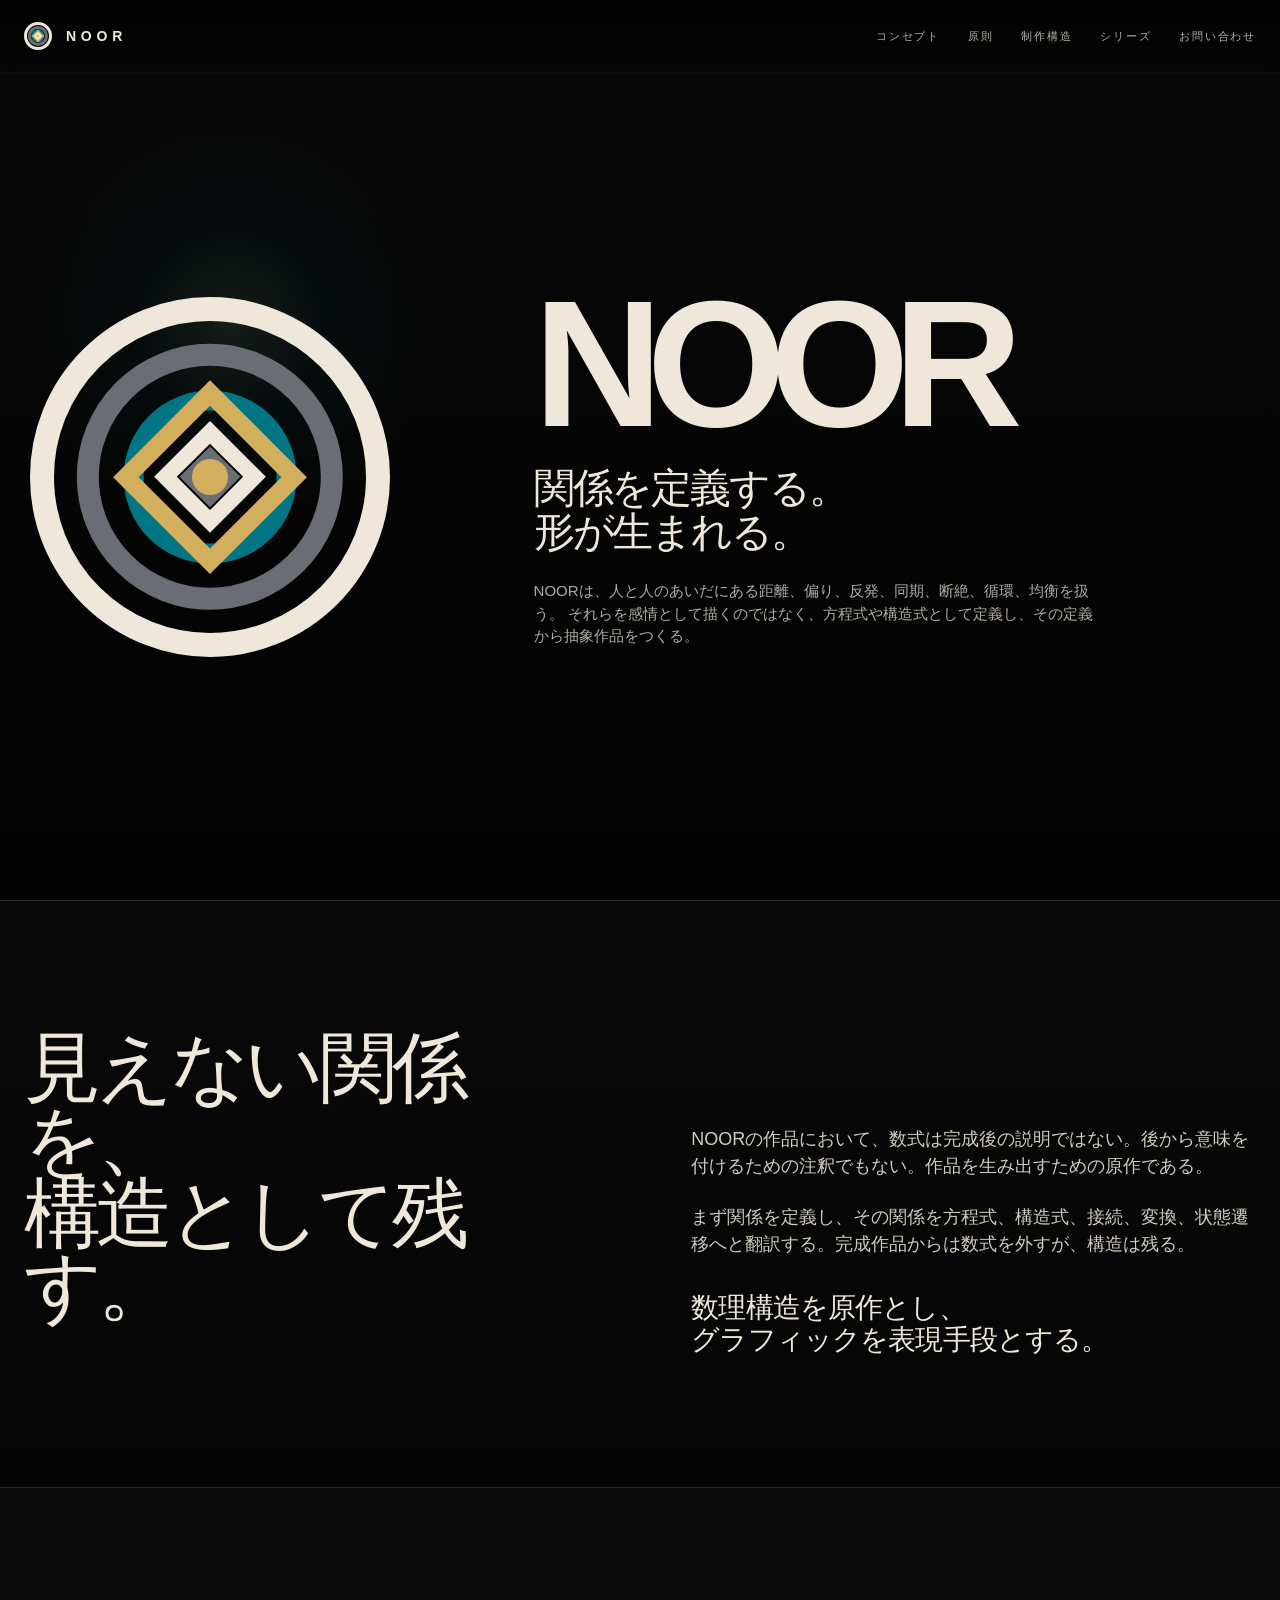
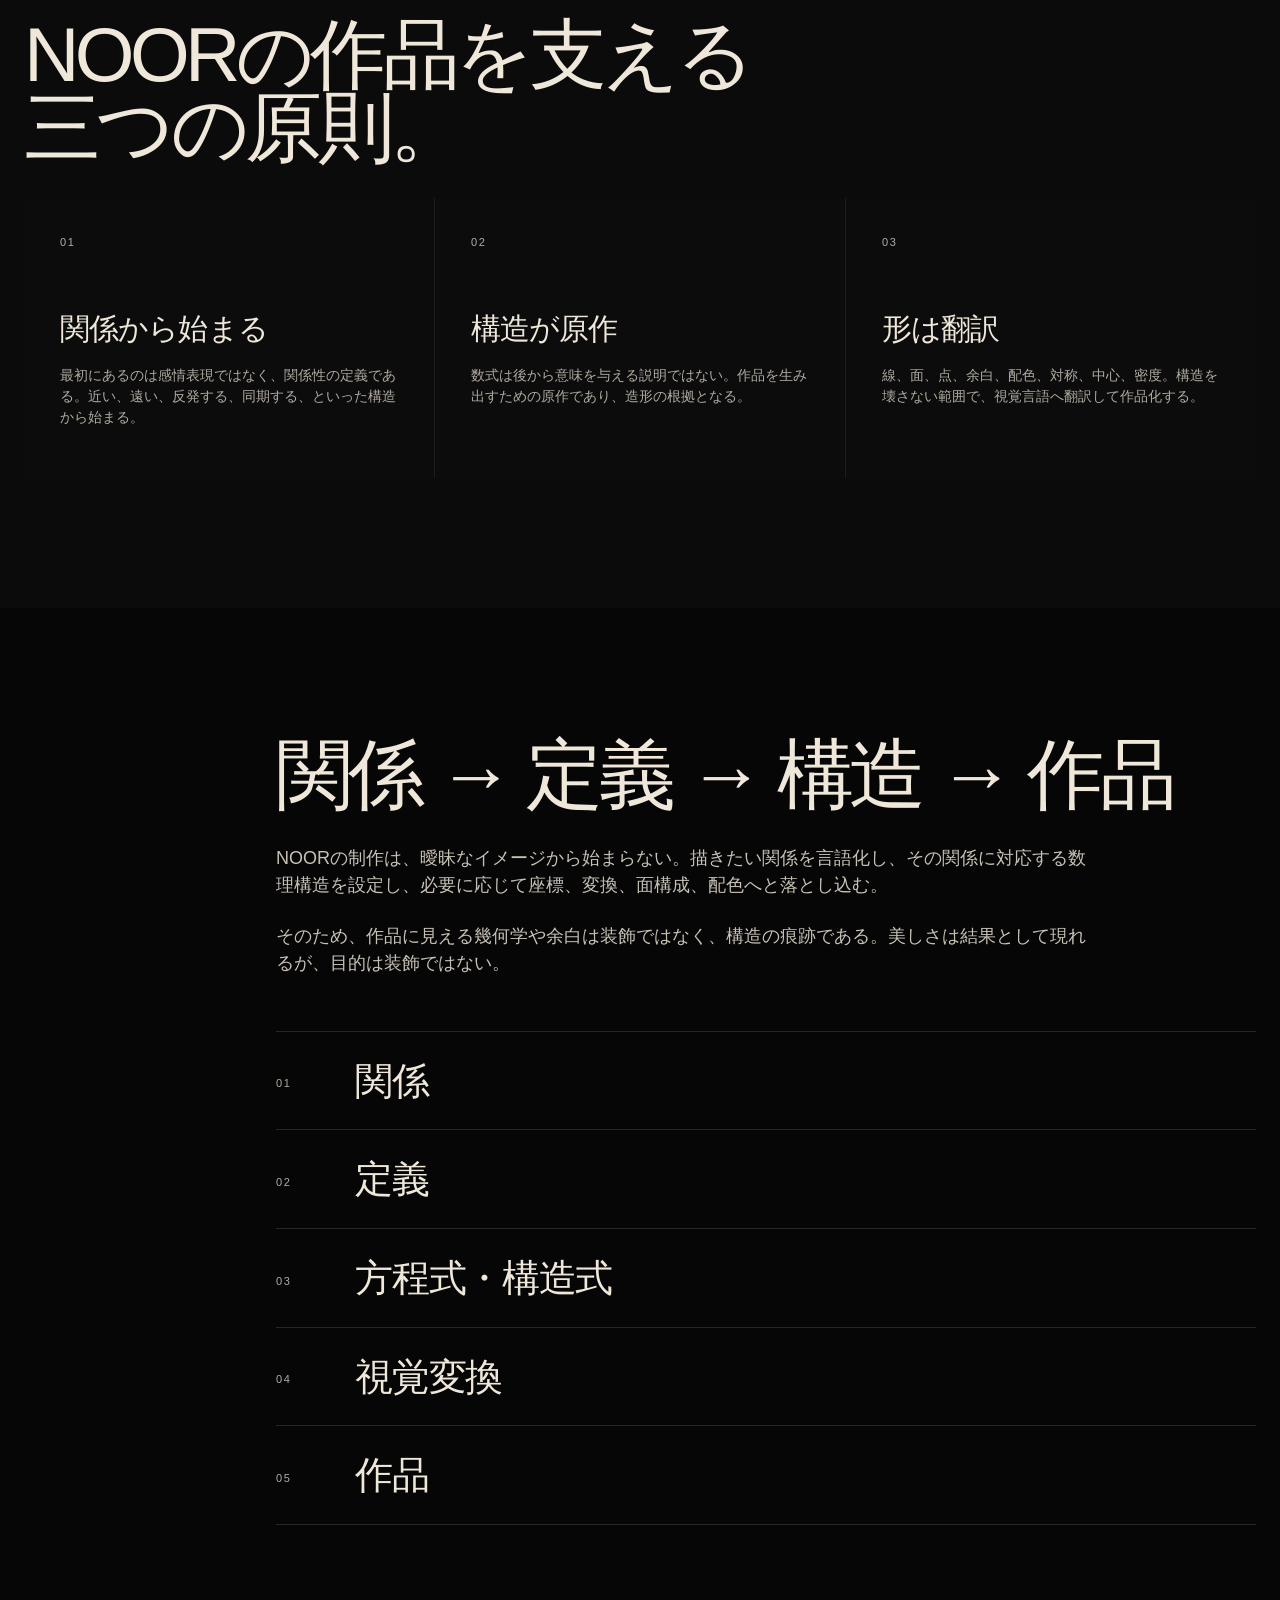
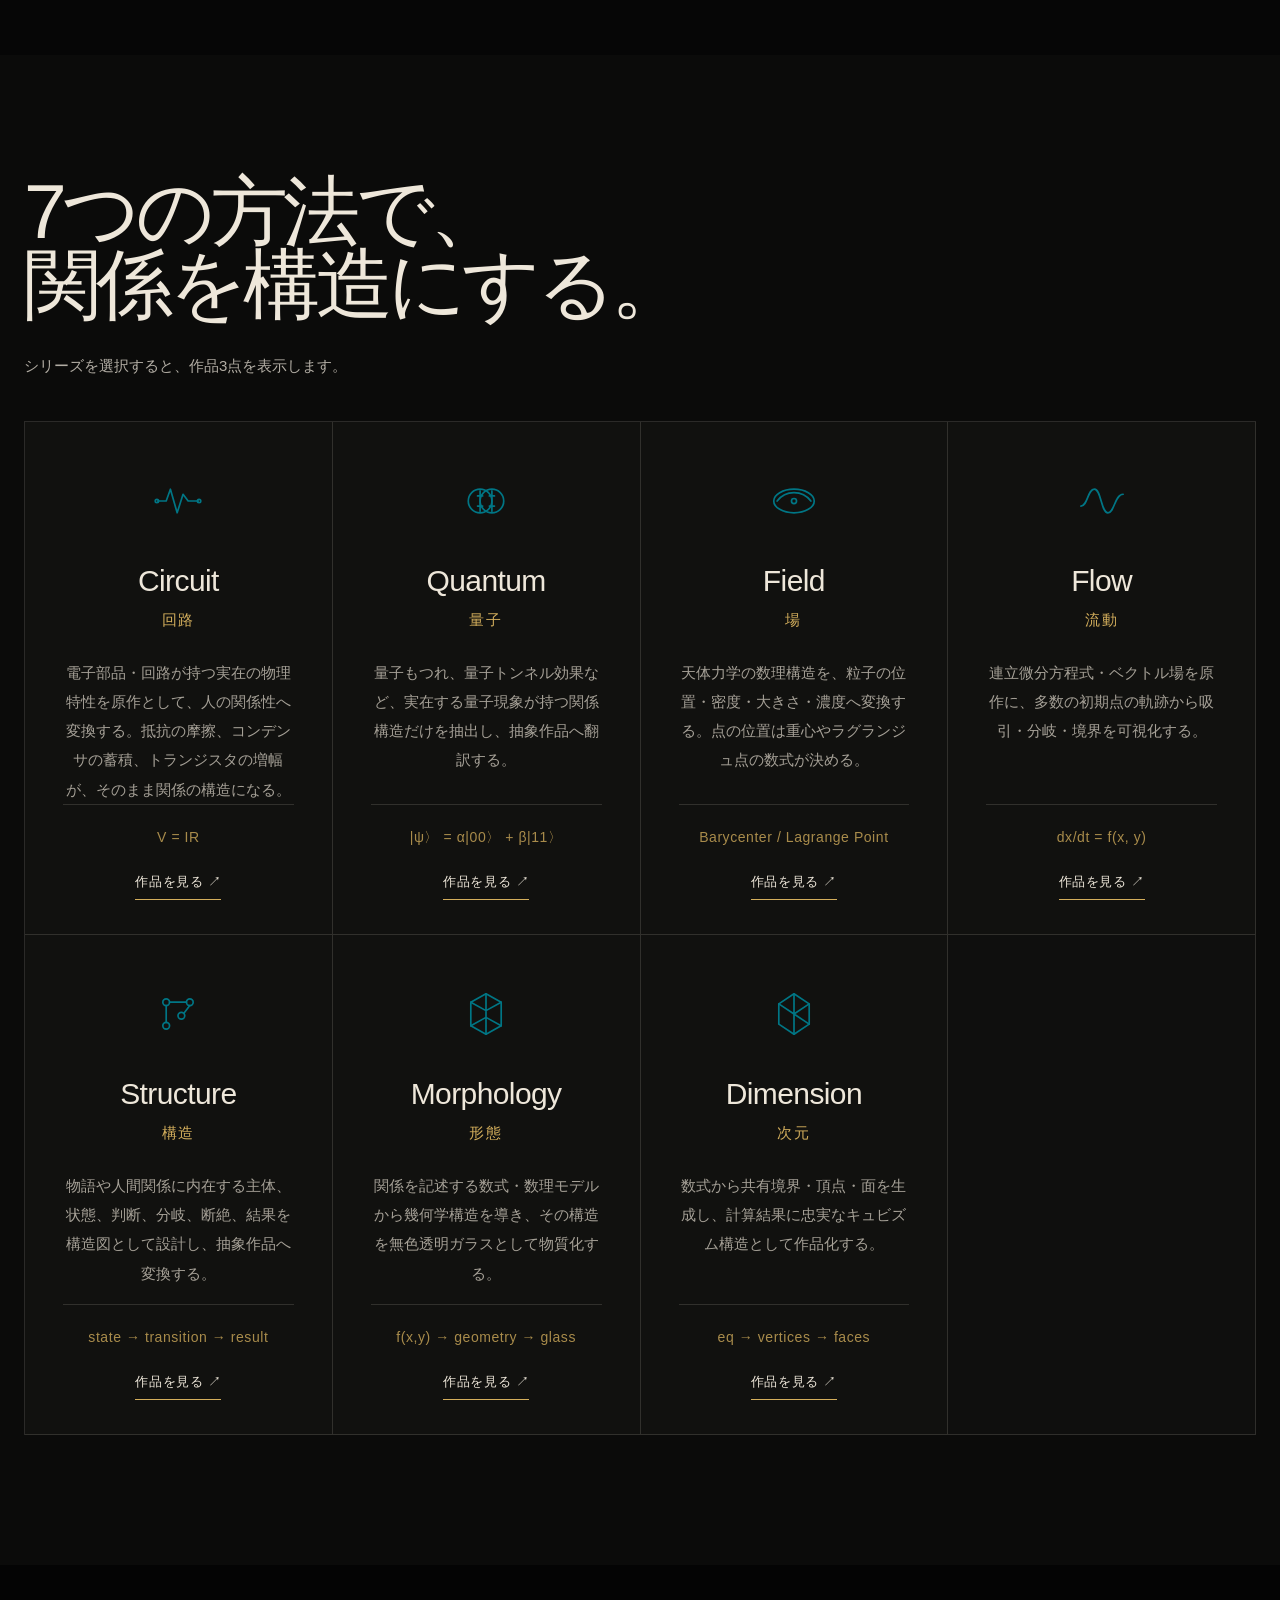
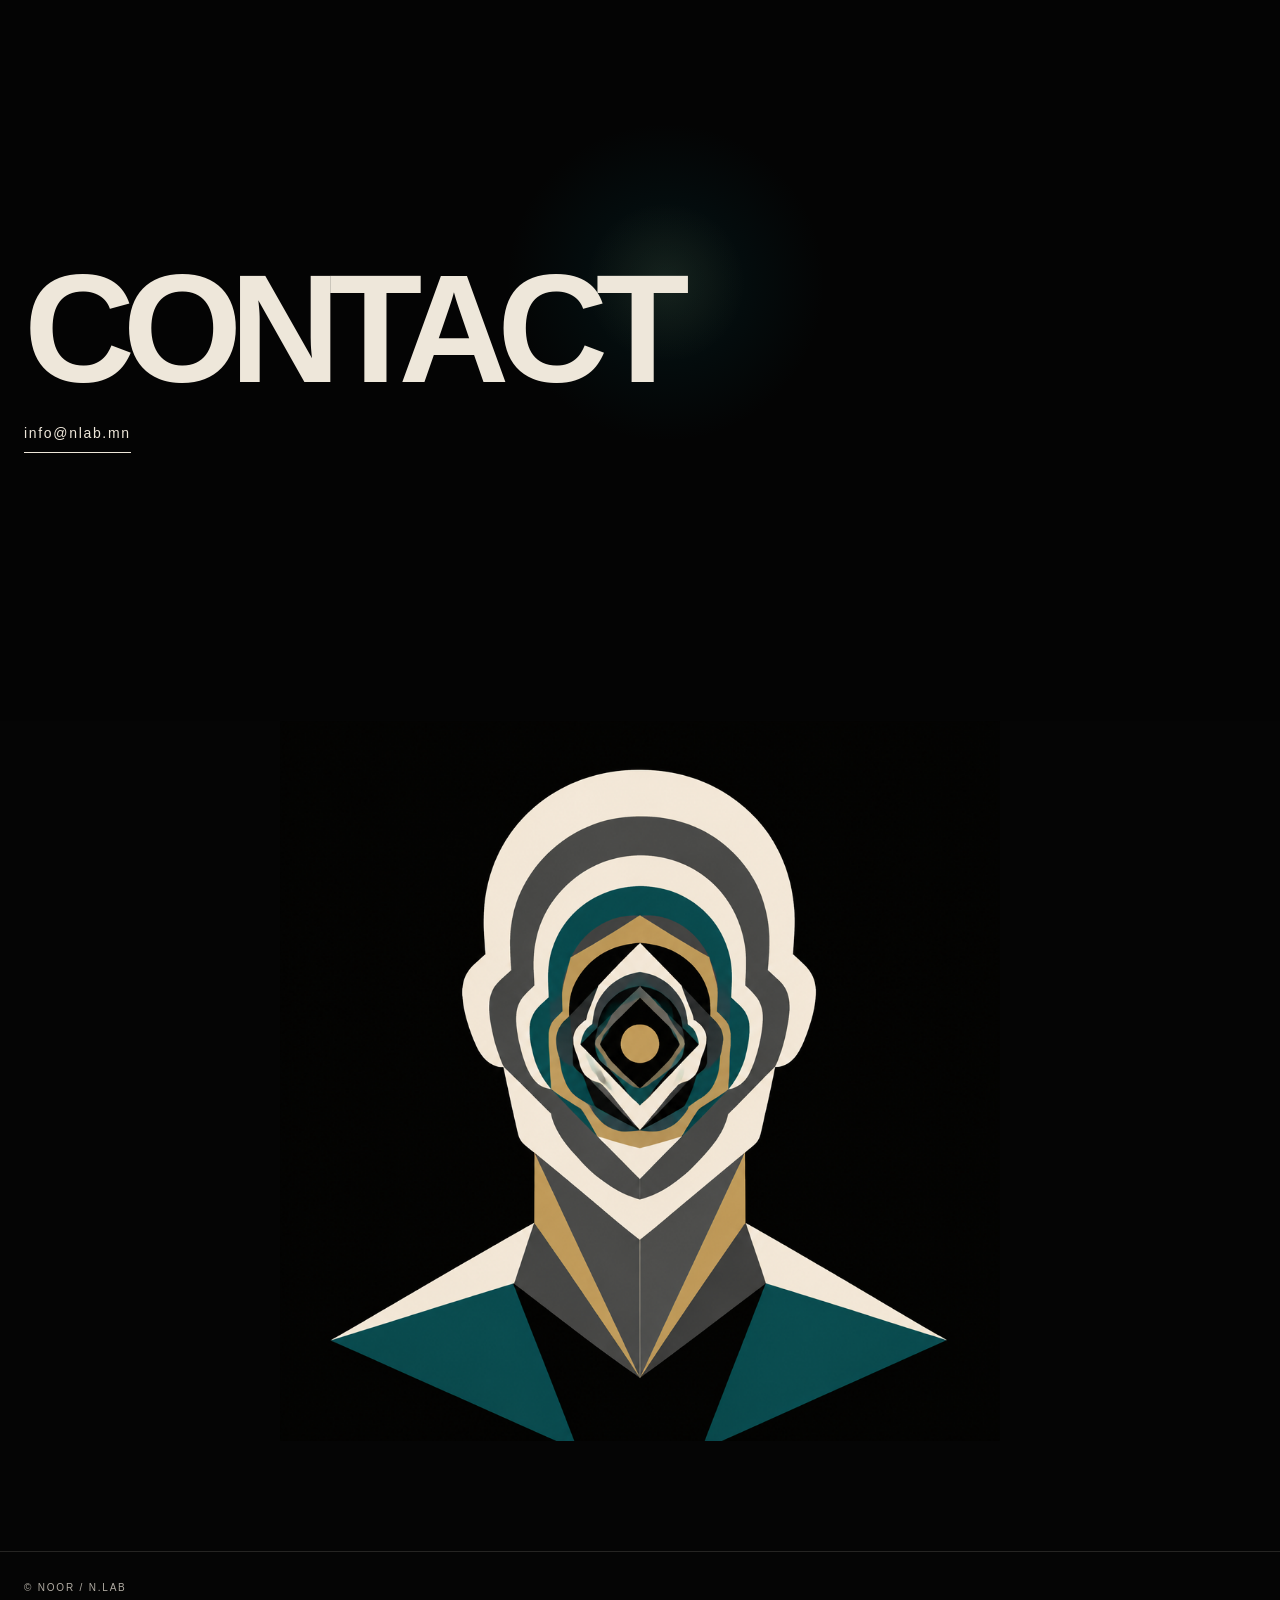
==== index.html @ ca4ab436 "Publish NOOR landing page with seven interactive galleries" ====
<!doctype html>
<html lang="ja">
<head>
<meta charset="utf-8">
<meta name="viewport" content="width=device-width, initial-scale=1">
<title>NOOR — Concept Landing Page</title>
<meta name="description" content="NOORのコンセプトを軸にしたアーティストLP。Futuraを英字基準に設定。">
<style>
:root{
  --bg:#050505;
  --bg-soft:#0b0b0b;
  --paper:#EEE7DA;
  --gray:#6A6E74;
  --teal:#007685;
  --gold:#D3AE5C;
  --soft:rgba(238,231,218,.74);
  --line:rgba(238,231,218,.14);
}
*{box-sizing:border-box}
html{scroll-behavior:smooth}
body{
  margin:0;
  background:var(--bg);
  color:var(--paper);
  font-family:"Noto Sans JP","Hiragino Sans","Yu Gothic","YuGothic",Arial,sans-serif;
  line-height:1.5;
}
a{color:inherit;text-decoration:none}
img{display:block;max-width:100%}

.eng-font{
  font-family:"Futura PT","Futura","Avenir Next","Helvetica Neue",Arial,sans-serif;
}
.jp-font{
  font-family:"Noto Sans JP","Hiragino Sans","Yu Gothic","YuGothic",Arial,sans-serif;
}
.shell{
  width:min(1380px, calc(100% - 48px));
  margin:auto;
}

header{
  position:fixed;
  inset:0 0 auto 0;
  z-index:30;
  padding:22px 0;
  backdrop-filter:blur(10px);
  background:linear-gradient(to bottom, rgba(0,0,0,.62), rgba(0,0,0,.10));
  border-bottom:1px solid rgba(255,255,255,.04);
}
header .shell{
  display:flex;
  align-items:center;
  justify-content:space-between;
}
.header-left{
  display:flex;
  align-items:center;
  gap:14px;
}
.brand{
  font-family:"Futura PT","Futura","Avenir Next","Helvetica Neue",Arial,sans-serif;
  font-size:14px;
  letter-spacing:.34em;
  font-weight:700;
}
nav{
  display:flex;
  gap:28px;
  font-size:11px;
  letter-spacing:.16em;
  text-transform:uppercase;
}
nav a{opacity:.76}
nav a:hover{opacity:1}

.small-logo{
  width:28px;
  aspect-ratio:1/1;
  position:relative;
}
.small-logo .c1,.small-logo .c2,.small-logo .c3,
.small-logo .d1,.small-logo .d2,.small-logo .dot{
  position:absolute;
  left:50%; top:50%;
  transform:translate(-50%,-50%);
}
.small-logo .c1{width:100%;height:100%;border:3px solid var(--paper);border-radius:50%}
.small-logo .c2{width:72%;height:72%;border:3px solid var(--gray);border-radius:50%}
.small-logo .c3{width:48%;height:48%;border:3px solid var(--teal);border-radius:50%}
.small-logo .d1{width:32%;height:32%;border:3px solid var(--gold);transform:translate(-50%,-50%) rotate(45deg)}
.small-logo .d2{width:18%;height:18%;border:3px solid var(--paper);transform:translate(-50%,-50%) rotate(45deg)}
.small-logo .dot{width:8%;height:8%;background:var(--gold);border-radius:50%}

.hero{
  min-height:100vh;
  display:grid;
  align-items:center;
  background:
    radial-gradient(circle at 18% 36%, rgba(0,118,133,.10), transparent 17%),
    radial-gradient(circle at 18% 36%, rgba(211,174,92,.08), transparent 8%),
    linear-gradient(to bottom, #070707, #030303);
}
.hero .shell{padding:130px 0 76px}
.hero-grid{
  display:grid;
  grid-template-columns: 420px 1fr;
  gap:7vw;
  align-items:center;
}
.logo-block{
  display:flex;
  flex-direction:column;
  align-items:flex-start;
  gap:22px;
}
.logo-mark{
  width:min(100%, 360px);
  aspect-ratio:1/1;
  position:relative;
  margin-left:6px;
}
.logo-mark .c1,.logo-mark .c2,.logo-mark .c3,
.logo-mark .d1,.logo-mark .d2,.logo-mark .d3,.logo-mark .dot{
  position:absolute;
  left:50%;
  top:50%;
  transform:translate(-50%,-50%);
}
.logo-mark .c1{width:100%;height:100%;border:24px solid var(--paper);border-radius:50%}
.logo-mark .c2{width:74%;height:74%;border:22px solid var(--gray);border-radius:50%}
.logo-mark .c3{width:48%;height:48%;border:20px solid var(--teal);border-radius:50%}
.logo-mark .d1{width:38%;height:38%;border:18px solid var(--gold);transform:translate(-50%,-50%) rotate(45deg)}
.logo-mark .d2{width:22%;height:22%;border:16px solid var(--paper);transform:translate(-50%,-50%) rotate(45deg)}
.logo-mark .d3{width:12%;height:12%;border:12px solid var(--gray);transform:translate(-50%,-50%) rotate(45deg)}
.logo-mark .dot{width:10%;height:10%;background:var(--gold);border-radius:50%}


.hero-copy h1{
  font-family:"Futura PT","Futura","Avenir Next","Helvetica Neue",Arial,sans-serif;
  margin:0;
  font-size:clamp(82px, 14vw, 210px);
  line-height:.82;
  letter-spacing:-.09em;
  font-weight:700;
  color:var(--paper);
}
.hero-copy .lead{
  margin:28px 0 0;
  max-width:620px;
  font-size:clamp(24px,3.2vw,50px);
  line-height:1.08;
  letter-spacing:-.05em;
}
.hero-copy .sub{
  margin-top:26px;
  max-width:560px;
  color:var(--soft);
  font-size:15px;
}

section{padding:130px 0}
.big-title{
  font-family:"Noto Sans JP","Hiragino Sans","Yu Gothic","YuGothic",Arial,sans-serif;
  margin:0 0 34px;
  font-size:clamp(42px,6vw,96px);
  line-height:.95;
  letter-spacing:-.06em;
  font-weight:500;
}

.statement{
  border-top:1px solid var(--line);
  border-bottom:1px solid var(--line);
  background:linear-gradient(to bottom, #080808, #050505);
}
.statement-grid{
  display:grid;
  grid-template-columns:1fr 1fr;
  gap:8vw;
  align-items:end;
}
.statement-copy{
  font-size:18px;
  color:rgba(238,231,218,.88);
}
.statement-copy p{margin:0 0 24px}
.statement-copy strong{
  display:block;
  margin-top:34px;
  font-size:28px;
  line-height:1.16;
  letter-spacing:-.03em;
  font-weight:500;
  color:var(--paper);
}

.principles{
  background:var(--bg-soft);
}
.principles-grid{
  display:grid;
  grid-template-columns:repeat(3,1fr);
  gap:1px;
  background:rgba(255,255,255,.08);
}
.card{
  background:#0c0c0c;
  padding:36px;
  min-height:280px;
}
.card .num{
  font-size:11px;
  letter-spacing:.14em;
  color:var(--soft);
  margin-bottom:56px;
}
.card h3{
  margin:0 0 14px;
  font-size:30px;
  letter-spacing:-.03em;
  font-weight:500;
}
.card p{
  margin:0;
  font-size:14px;
  color:rgba(238,231,218,.72);
}

.structure{
  background:#060606;
}
.structure-grid{
  display:block;
}
.diagram{
  min-height:560px;
  position:relative;
  border:1px solid var(--line);
  background:
    radial-gradient(circle at 50% 50%, rgba(0,118,133,.14), transparent 28%),
    linear-gradient(to right, transparent 49.9%, rgba(238,231,218,.08) 50%, transparent 50.1%),
    linear-gradient(to bottom, transparent 49.9%, rgba(238,231,218,.06) 50%, transparent 50.1%),
    #080808;
  overflow:hidden;
}
.diagram .shape{
  position:absolute;
  left:50%; top:50%;
  transform:translate(-50%,-50%);
}
.diagram .s1{width:72%;height:72%;border:20px solid var(--paper);border-radius:50%}
.diagram .s2{width:54%;height:54%;border:18px solid var(--gray);border-radius:50%}
.diagram .s3{width:36%;height:36%;border:18px solid var(--teal);border-radius:50%}
.diagram .s4{width:26%;height:26%;border:16px solid var(--gold);transform:translate(-50%,-50%) rotate(45deg)}
.diagram .s5{width:15%;height:15%;border:12px solid var(--paper);transform:translate(-50%,-50%) rotate(45deg)}
.diagram .s6{width:8%;height:8%;border:10px solid var(--gray);transform:translate(-50%,-50%) rotate(45deg)}
.diagram .dot{position:absolute;left:50%;top:50%;width:28px;height:28px;background:var(--gold);border-radius:50%;transform:translate(-50%,-50%)}

.structure-copy{
  max-width:980px;
  margin-left:auto;
  margin-right:0;
}
.structure-copy p{
  max-width:820px;
  font-size:18px;
  color:rgba(238,231,218,.83);
  margin:0 0 24px;
}
.flowline{
  margin-top:54px;
  max-width:980px;
  border-top:1px solid var(--line);
}
.flow-item{
  font-family:"Noto Sans JP","Hiragino Sans","Yu Gothic","YuGothic",Arial,sans-serif;
  padding:20px 0;
  border-bottom:1px solid var(--line);
  font-size:clamp(24px,3vw,42px);
  letter-spacing:-.035em;
}
.flow-item span{
  display:inline-block;
  width:70px;
  font-size:11px;
  letter-spacing:.14em;
  color:var(--soft);
  vertical-align:middle;
}


.series{
  background:#0b0b0a;
  padding:120px 0 130px;
}
.series .big-title{
  font-family:"Noto Sans JP","Hiragino Sans","Yu Gothic","YuGothic",Arial,sans-serif;
  margin-bottom:62px;
}
.series-grid{
  display:grid;
  grid-template-columns:repeat(4,1fr);
  border-top:1px solid rgba(238,231,218,.14);
  border-left:1px solid rgba(238,231,218,.14);
}
.series-card{
  min-height:500px;
  padding:52px 38px 34px;
  border-right:1px solid rgba(238,231,218,.14);
  border-bottom:1px solid rgba(238,231,218,.14);
  background:#11110f;
  display:flex;
  flex-direction:column;
  align-items:center;
  text-align:center;
}
.series-icon{
  width:54px;
  height:54px;
  margin:0 auto 30px;
  color:var(--teal);
}
.series-icon svg{
  width:100%;
  height:100%;
  display:block;
  stroke:currentColor;
  fill:none;
  stroke-width:2;
  stroke-linecap:round;
  stroke-linejoin:round;
}
.series-card h3{
  font-family:"Futura PT","Futura","Avenir Next","Helvetica Neue",Arial,sans-serif;
  margin:0;
  font-size:30px;
  font-weight:400;
  letter-spacing:-.02em;
  color:var(--paper);
}
.series-card .jp{
  margin-top:6px;
  color:var(--gold);
  font-size:15px;
  letter-spacing:.12em;
}
.series-card .desc{
  margin:26px 0 0;
  color:rgba(238,231,218,.67);
  font-size:15px;
  line-height:1.95;
  max-width:290px;
}
.series-card .formula{
  font-family:"Futura PT","Futura","Avenir Next","Helvetica Neue",Arial,sans-serif;
  width:100%;
  margin-top:auto;
  padding-top:22px;
  border-top:1px solid rgba(238,231,218,.14);
  color:rgba(211,174,92,.78);
  font-size:14px;
  letter-spacing:.04em;
}
.series-card.empty{
  background:#0f0f0e;
}
@media (max-width:1100px){
  .series-grid{grid-template-columns:repeat(2,1fr)}
}
@media (max-width:640px){
  .series-grid{grid-template-columns:1fr}
  .series-card{min-height:440px;padding:44px 28px 30px}
  .series-card.empty{display:none}
}

.closer{
  min-height:84vh;
  display:grid;
  align-items:center;
  position:relative;
  overflow:hidden;
  background:
    radial-gradient(circle at 52% 42%, rgba(0,118,133,.14), transparent 20%),
    radial-gradient(circle at 52% 42%, rgba(211,174,92,.10), transparent 10%),
    #040404;
}
.closer .shell{position:relative; z-index:2}
.closer h2{
  margin:34px 0 30px;
  font-size:clamp(66px,12vw,180px);
  line-height:.8;
  letter-spacing:-.08em;
}
.contact{
  font-family:"Futura PT","Futura","Avenir Next","Helvetica Neue",Arial,sans-serif;
  display:inline-block;
  border-bottom:1px solid var(--paper);
  padding-bottom:8px;
  font-size:14px;
  letter-spacing:.12em;
}

.final-portrait{
  padding:0 0 110px;
  background:#050505;
}
.final-portrait .portrait-wrap{
  width:min(720px, calc(100% - 48px));
  margin:0 auto;
}
.final-portrait img{
  display:block;
  width:100%;
  height:auto;
}

footer{
  font-family:"Futura PT","Futura","Avenir Next","Helvetica Neue",Arial,sans-serif;
  padding:28px 0 34px;
  border-top:1px solid var(--line);
  color:var(--soft);
  font-size:10px;
  letter-spacing:.18em;
  text-transform:uppercase;
}
footer .shell{
  display:flex;
  justify-content:space-between;
  gap:24px;
}

@media (max-width: 980px){
  nav{display:none}
  .shell{width:min(100% - 28px, 1380px)}
  .hero-grid,
  .statement-grid,
  .principles-grid{grid-template-columns:1fr}
  .logo-mark{width:min(240px, 54vw)}
  .diagram{min-height:420px}
  section{padding:88px 0}
  .final-portrait{padding:0 0 72px}
}

/* 作品一覧：クリックで開く7つのギャラリー */
.series-note{color:var(--soft);font-size:15px;margin:-28px 0 44px}
.series-link{cursor:pointer;transition:background .2s ease,border-color .2s ease;position:relative}
.series-link:hover,.series-link:focus-visible{background:#191a18;border-color:var(--gold);outline:none}
.series-link:focus-visible{box-shadow:inset 0 0 0 2px var(--gold)}
.series-link::after{content:"作品を見る  ↗";display:block;margin-top:24px;font-size:13px;letter-spacing:.05em;color:var(--paper);border-bottom:1px solid var(--gold);padding-bottom:8px}
.works-modal{position:fixed;inset:0;z-index:100;display:none}
.works-modal.is-open{display:block}
.works-backdrop{position:absolute;inset:0;background:rgba(0,0,0,.87);backdrop-filter:blur(12px)}
.works-dialog{position:relative;margin:3vh auto;width:min(1500px,calc(100% - 40px));max-height:94vh;overflow:auto;background:#0b0b0a;border:1px solid rgba(238,231,218,.22);padding:36px clamp(20px,4vw,65px) 48px;box-shadow:0 20px 80px rgba(0,0,0,.5)}
.works-top{display:flex;justify-content:flex-end}.works-close{appearance:none;border:1px solid var(--line);background:transparent;color:var(--paper);padding:10px 17px;cursor:pointer;font-size:24px}.works-close span{font-size:13px;vertical-align:middle;margin-left:8px}.works-close:hover{border-color:var(--gold)}
.works-intro{margin:10px 0 36px}.works-intro h2{font-family:"Futura PT","Futura","Avenir Next",Arial,sans-serif;font-size:clamp(48px,7vw,94px);font-weight:500;line-height:1;margin:0}.works-intro p{color:var(--gold);font-size:18px;margin:10px 0 0}
.works-grid{display:grid;grid-template-columns:repeat(3,minmax(0,1fr));gap:20px}
.work-item{min-width:0}.work-image{background:#141513;aspect-ratio:1 / 1;position:relative;display:grid;place-items:center;border:1px solid var(--line);overflow:hidden}.work-image img{position:absolute;inset:0;width:100%;height:100%;object-fit:contain;display:none}.work-image.has-image img{display:block}.work-placeholder{text-align:center;color:rgba(238,231,218,.38);pointer-events:none}.work-image.has-image .work-placeholder{display:none}.work-placeholder .n{font-family:"Futura PT","Futura",sans-serif;font-size:clamp(62px,9vw,140px);font-weight:400;line-height:1;letter-spacing:-.06em}.work-placeholder .p{font-size:13px;letter-spacing:.12em;margin-top:15px}.work-bottom{padding:17px 1px 0;display:flex;align-items:center;justify-content:space-between;gap:8px}.work-bottom strong{font-family:"Futura PT","Futura",Arial,sans-serif;font-size:18px;font-weight:500}.work-upload{display:inline-block;cursor:pointer;border:1px solid var(--line);padding:9px 12px;font-size:12px;color:var(--paper);flex-shrink:0}.work-upload:hover{border-color:var(--gold)}.work-upload input{display:none}.works-help{font-size:12px;line-height:1.8;color:rgba(238,231,218,.53);max-width:1100px;margin:38px 0 0}.works-help code{color:var(--gold)}body.works-open{overflow:hidden}
@media(max-width:850px){.works-grid{grid-template-columns:1fr}.works-dialog{width:calc(100% - 18px);margin:1vh auto;max-height:98vh;padding:18px 18px 30px}.work-image{aspect-ratio:1/1}.works-intro{margin-bottom:24px}}
</style>
</head>
<body>

<header>
  <div class="shell">
    <div class="header-left">
      <div class="small-logo" aria-hidden="true">
        <div class="c1"></div><div class="c2"></div><div class="c3"></div>
        <div class="d1"></div><div class="d2"></div><div class="dot"></div>
      </div>
      <div class="brand">NOOR</div>
    </div>
    <nav>
      <a href="#statement">コンセプト</a>
      <a href="#principles">原則</a>
      <a href="#structure">制作構造</a>
      <a href="#series">シリーズ</a>
      <a href="#contact">お問い合わせ</a>
    </nav>
  </div>
</header>

<main>

<section class="hero">
  <div class="shell">
    <div class="hero-grid">
      <div class="logo-block">
        <div class="logo-mark" aria-label="NOOR logo mark">
          <div class="c1"></div>
          <div class="c2"></div>
          <div class="c3"></div>
          <div class="d1"></div>
          <div class="d2"></div>
          <div class="d3"></div>
          <div class="dot"></div>
        </div>
      </div>

      <div class="hero-copy">
        <h1>NOOR</h1>
        <p class="lead">関係を定義する。<br>形が生まれる。</p>
        <p class="sub">
          NOORは、人と人のあいだにある距離、偏り、反発、同期、断絶、循環、均衡を扱う。
          それらを感情として描くのではなく、方程式や構造式として定義し、その定義から抽象作品をつくる。
        </p>
      </div>
    </div>
  </div>
</section>

<section class="statement" id="statement">
  <div class="shell">
    <div class="statement-grid">
      <div>
        <h2 class="big-title">見えない関係を、<br>構造として残す。</h2>
      </div>
      <div class="statement-copy">
        <p>NOORの作品において、数式は完成後の説明ではない。後から意味を付けるための注釈でもない。作品を生み出すための原作である。</p>
        <p>まず関係を定義し、その関係を方程式、構造式、接続、変換、状態遷移へと翻訳する。完成作品からは数式を外すが、構造は残る。</p>
        <strong>数理構造を原作とし、<br>グラフィックを表現手段とする。</strong>
      </div>
    </div>
  </div>
</section>

<section class="principles" id="principles">
  <div class="shell">
    <h2 class="big-title">NOORの作品を支える<br>三つの原則。</h2>
    <div class="principles-grid">
      <article class="card">
        <div class="num">01</div>
        <h3>関係から始まる</h3>
        <p>最初にあるのは感情表現ではなく、関係性の定義である。近い、遠い、反発する、同期する、といった構造から始まる。</p>
      </article>
      <article class="card">
        <div class="num">02</div>
        <h3>構造が原作</h3>
        <p>数式は後から意味を与える説明ではない。作品を生み出すための原作であり、造形の根拠となる。</p>
      </article>
      <article class="card">
        <div class="num">03</div>
        <h3>形は翻訳</h3>
        <p>線、面、点、余白、配色、対称、中心、密度。構造を壊さない範囲で、視覚言語へ翻訳して作品化する。</p>
      </article>
    </div>
  </div>
</section>

<section class="structure" id="structure">
  <div class="shell">
    <div class="structure-grid">
      <div class="structure-copy">
        <h2 class="big-title">関係 → 定義 → 構造 → 作品</h2>
        <p>NOORの制作は、曖昧なイメージから始まらない。描きたい関係を言語化し、その関係に対応する数理構造を設定し、必要に応じて座標、変換、面構成、配色へと落とし込む。</p>
        <p>そのため、作品に見える幾何学や余白は装飾ではなく、構造の痕跡である。美しさは結果として現れるが、目的は装飾ではない。</p>

        <div class="flowline">
          <div class="flow-item"><span>01</span> 関係</div>
          <div class="flow-item"><span>02</span> 定義</div>
          <div class="flow-item"><span>03</span> 方程式・構造式</div>
          <div class="flow-item"><span>04</span> 視覚変換</div>
          <div class="flow-item"><span>05</span> 作品</div>
        </div>
      </div>
    </div>
  </div>
</section>


<section class="series" id="series">
  <div class="shell">
    <h2 class="big-title">7つの方法で、<br>関係を構造にする。</h2><p class="series-note">シリーズを選択すると、作品3点を表示します。</p>

    <div class="series-grid">

      <article class="series-card series-link" tabindex="0" role="button" aria-label="Circuit の作品を3点見る" data-series="circuit">
        <div class="series-icon" aria-hidden="true">
          <svg viewBox="0 0 64 64">
            <path d="M8 32h10l5-14 8 28 7-22 6 8h12"/>
            <circle cx="7" cy="32" r="2"/>
            <circle cx="57" cy="32" r="2"/>
          </svg>
        </div>
        <h3>Circuit</h3>
        <div class="jp">回路</div>
        <p class="desc">電子部品・回路が持つ実在の物理特性を原作として、人の関係性へ変換する。抵抗の摩擦、コンデンサの蓄積、トランジスタの増幅が、そのまま関係の構造になる。</p>
        <div class="formula">V = IR</div>
      </article>

      <article class="series-card series-link" tabindex="0" role="button" aria-label="Quantum の作品を3点見る" data-series="quantum">
        <div class="series-icon" aria-hidden="true">
          <svg viewBox="0 0 64 64">
            <circle cx="25" cy="32" r="14"/>
            <circle cx="39" cy="32" r="14"/>
            <path d="M25 20v24M39 20v24"/>
            <path d="M22 26h6M36 26h6M22 38h6M36 38h6"/>
          </svg>
        </div>
        <h3>Quantum</h3>
        <div class="jp">量子</div>
        <p class="desc">量子もつれ、量子トンネル効果など、実在する量子現象が持つ関係構造だけを抽出し、抽象作品へ翻訳する。</p>
        <div class="formula">|ψ〉 = α|00〉 + β|11〉</div>
      </article>

      <article class="series-card series-link" tabindex="0" role="button" aria-label="Field の作品を3点見る" data-series="field">
        <div class="series-icon" aria-hidden="true">
          <svg viewBox="0 0 64 64">
            <ellipse cx="32" cy="32" rx="24" ry="14"/>
            <circle cx="32" cy="32" r="3"/>
            <path d="M12 32c6-8 12-10 20-10s14 2 20 10"/>
          </svg>
        </div>
        <h3>Field</h3>
        <div class="jp">場</div>
        <p class="desc">天体力学の数理構造を、粒子の位置・密度・大きさ・濃度へ変換する。点の位置は重心やラグランジュ点の数式が決める。</p>
        <div class="formula">Barycenter / Lagrange Point</div>
      </article>

      <article class="series-card series-link" tabindex="0" role="button" aria-label="Flow の作品を3点見る" data-series="flow">
        <div class="series-icon" aria-hidden="true">
          <svg viewBox="0 0 64 64">
            <path d="M7 38c8 0 8-20 16-20s8 28 16 28 8-22 18-22"/>
          </svg>
        </div>
        <h3>Flow</h3>
        <div class="jp">流動</div>
        <p class="desc">連立微分方程式・ベクトル場を原作に、多数の初期点の軌跡から吸引・分岐・境界を可視化する。</p>
        <div class="formula">dx/dt = f(x, y)</div>
      </article>

      <article class="series-card series-link" tabindex="0" role="button" aria-label="Structure の作品を3点見る" data-series="structure">
        <div class="series-icon" aria-hidden="true">
          <svg viewBox="0 0 64 64">
            <circle cx="18" cy="18" r="4"/>
            <circle cx="46" cy="18" r="4"/>
            <circle cx="18" cy="46" r="4"/>
            <circle cx="36" cy="34" r="4"/>
            <path d="M22 18h20M18 22v20M39 31l7-9"/>
          </svg>
        </div>
        <h3>Structure</h3>
        <div class="jp">構造</div>
        <p class="desc">物語や人間関係に内在する主体、状態、判断、分岐、断絶、結果を構造図として設計し、抽象作品へ変換する。</p>
        <div class="formula">state → transition → result</div>
      </article>

      <article class="series-card series-link" tabindex="0" role="button" aria-label="Morphology の作品を3点見る" data-series="morphology">
        <div class="series-icon" aria-hidden="true">
          <svg viewBox="0 0 64 64">
            <path d="M32 8l18 10v28L32 56 14 46V18z"/>
            <path d="M32 8v48M14 18l18 10 18-10M14 46l18-10 18 10"/>
          </svg>
        </div>
        <h3>Morphology</h3>
        <div class="jp">形態</div>
        <p class="desc">関係を記述する数式・数理モデルから幾何学構造を導き、その構造を無色透明ガラスとして物質化する。</p>
        <div class="formula">f(x,y) → geometry → glass</div>
      </article>

      <article class="series-card series-link" tabindex="0" role="button" aria-label="Dimension の作品を3点見る" data-series="dimension">
        <div class="series-icon" aria-hidden="true">
          <svg viewBox="0 0 64 64">
            <path d="M32 8l18 12v24L32 56 14 44V20z"/>
            <path d="M32 8v48M14 20l18 12 18-12M32 32l18 12"/>
          </svg>
        </div>
        <h3>Dimension</h3>
        <div class="jp">次元</div>
        <p class="desc">数式から共有境界・頂点・面を生成し、計算結果に忠実なキュビズム構造として作品化する。</p>
        <div class="formula">eq → vertices → faces</div>
      </article>

      <div class="series-card empty" aria-hidden="true"></div>

    </div>
  </div>
</section>


<section class="closer" id="contact">
  <div class="shell">
    <h2>CONTACT</h2>
    <a class="contact" href="mailto:info@nlab.mn">info@nlab.mn</a>
  </div>
</section>

<section class="final-portrait" aria-label="Noor self portrait">
  <div class="portrait-wrap">
    <img src="[data-uri]" alt="NOOR self portrait">
  </div>
</section>

</main>
<div class="works-modal" id="works-modal" aria-hidden="true">
  <div class="works-backdrop" data-close="true"></div>
  <section class="works-dialog" role="dialog" aria-modal="true" aria-labelledby="works-title" tabindex="-1">
    <div class="works-top"><button type="button" class="works-close" id="works-close" aria-label="閉じる">× <span>閉じる</span></button></div>
    <div class="works-intro"><h2 id="works-title"></h2><p id="works-subtitle"></p></div>
    <div class="works-grid" id="works-grid"></div>
    <p class="works-help">画像の登録：公開用には <code>images/シリーズ名-01.jpg</code> 〜 <code>03.jpg</code> のファイルを同じフォルダに配置してください。ここで画像を選ぶと、このブラウザ上で仮プレビューできます（保存・アップロードはされません）。</p>
  </section>
</div>


<footer>
  <div class="shell">
    <span>© NOOR / N.LAB</span>
    
  </div>
</footer>


<script>
(function(){
  const names = {
    circuit:['Circuit','回路'],quantum:['Quantum','量子'],field:['Field','場'],
    flow:['Flow','流動'],structure:['Structure','構造'],morphology:['Morphology','形態'],dimension:['Dimension','次元']
  };
  const modal=document.getElementById('works-modal');
  const dialog=modal.querySelector('.works-dialog');
  const grid=document.getElementById('works-grid');
  let previousFocus=null;
  const localURLs=[];
  function openSeries(key,pushHash=true){
    if(!names[key]) return;
    previousFocus=document.activeElement;
    const [english,japanese]=names[key];
    document.getElementById('works-title').textContent=english;
    document.getElementById('works-subtitle').textContent=japanese+'｜作品3点';
    grid.replaceChildren();
    localURLs.forEach(URL.revokeObjectURL);localURLs.length=0;
    for(let i=1;i<=3;i++){
      const num=String(i).padStart(2,'0');
      const item=document.createElement('article');item.className='work-item';
      const frame=document.createElement('div');frame.className='work-image';
      const image=document.createElement('img');image.alt=english+' 作品 '+num;image.loading='lazy';
      image.onload=()=>frame.classList.add('has-image');
      image.onerror=()=>frame.classList.remove('has-image');
      image.src='images/'+key+'-'+num+'.jpg';
      frame.append(image);
      const placeholder=document.createElement('div');placeholder.className='work-placeholder';
      placeholder.innerHTML='<div class="n">'+num+'</div><div class="p">作品画像</div>';
      frame.append(placeholder);
      const bottom=document.createElement('div');bottom.className='work-bottom';
      const label=document.createElement('strong');label.textContent=english+' '+num;
      const upload=document.createElement('label');upload.className='work-upload';upload.textContent='画像を選ぶ';
      const input=document.createElement('input');input.type='file';input.accept='image/*';
      input.setAttribute('aria-label', english+' 作品'+num+' の画像を選択');
      input.addEventListener('change',()=>{
        const file=input.files && input.files[0];if(!file) return;
        const url=URL.createObjectURL(file);localURLs.push(url);image.src=url;
      });
      upload.append(input);bottom.append(label,upload);item.append(frame,bottom);grid.append(item);
    }
    modal.classList.add('is-open');modal.setAttribute('aria-hidden','false');document.body.classList.add('works-open');
    dialog.focus();if(pushHash)history.pushState(null,'','#works-'+key);
  }
  function closeSeries(updateHash=true){
    modal.classList.remove('is-open');modal.setAttribute('aria-hidden','true');document.body.classList.remove('works-open');
    if(updateHash && location.hash.startsWith('#works-'))history.replaceState(null,'',location.pathname+location.search+'#series');
    if(previousFocus && previousFocus.focus)previousFocus.focus();
  }
  document.querySelectorAll('[data-series]').forEach(card=>{
    card.addEventListener('click',()=>openSeries(card.dataset.series));
    card.addEventListener('keydown',e=>{if(e.key==='Enter'||e.key===' '){e.preventDefault();openSeries(card.dataset.series);}});
  });
  document.getElementById('works-close').addEventListener('click',()=>closeSeries());
  modal.querySelector('[data-close]').addEventListener('click',()=>closeSeries());
  window.addEventListener('keydown',e=>{
    if(e.key==='Escape' && modal.classList.contains('is-open'))closeSeries();
    if(e.key==='Tab' && modal.classList.contains('is-open')){
      const nodes=[...dialog.querySelectorAll('button,input, label[for],a[href]')].filter(el=>el.getClientRects().length);
      if(!nodes.length)return;
      const first=nodes[0],last=nodes[nodes.length-1];
      if(e.shiftKey && document.activeElement===first){e.preventDefault();last.focus();}
      else if(!e.shiftKey && document.activeElement===last){e.preventDefault();first.focus();}
    }
  });
  window.addEventListener('hashchange',()=>{
    const key=location.hash.slice(7);
    if(location.hash.startsWith('#works-') && names[key])openSeries(key,false);
    else if(modal.classList.contains('is-open'))closeSeries(false);
  });
  const firstKey=location.hash.slice(7);
  if(location.hash.startsWith('#works-') && names[firstKey])openSeries(firstKey,false);
})();
</script>
</body>
</html>
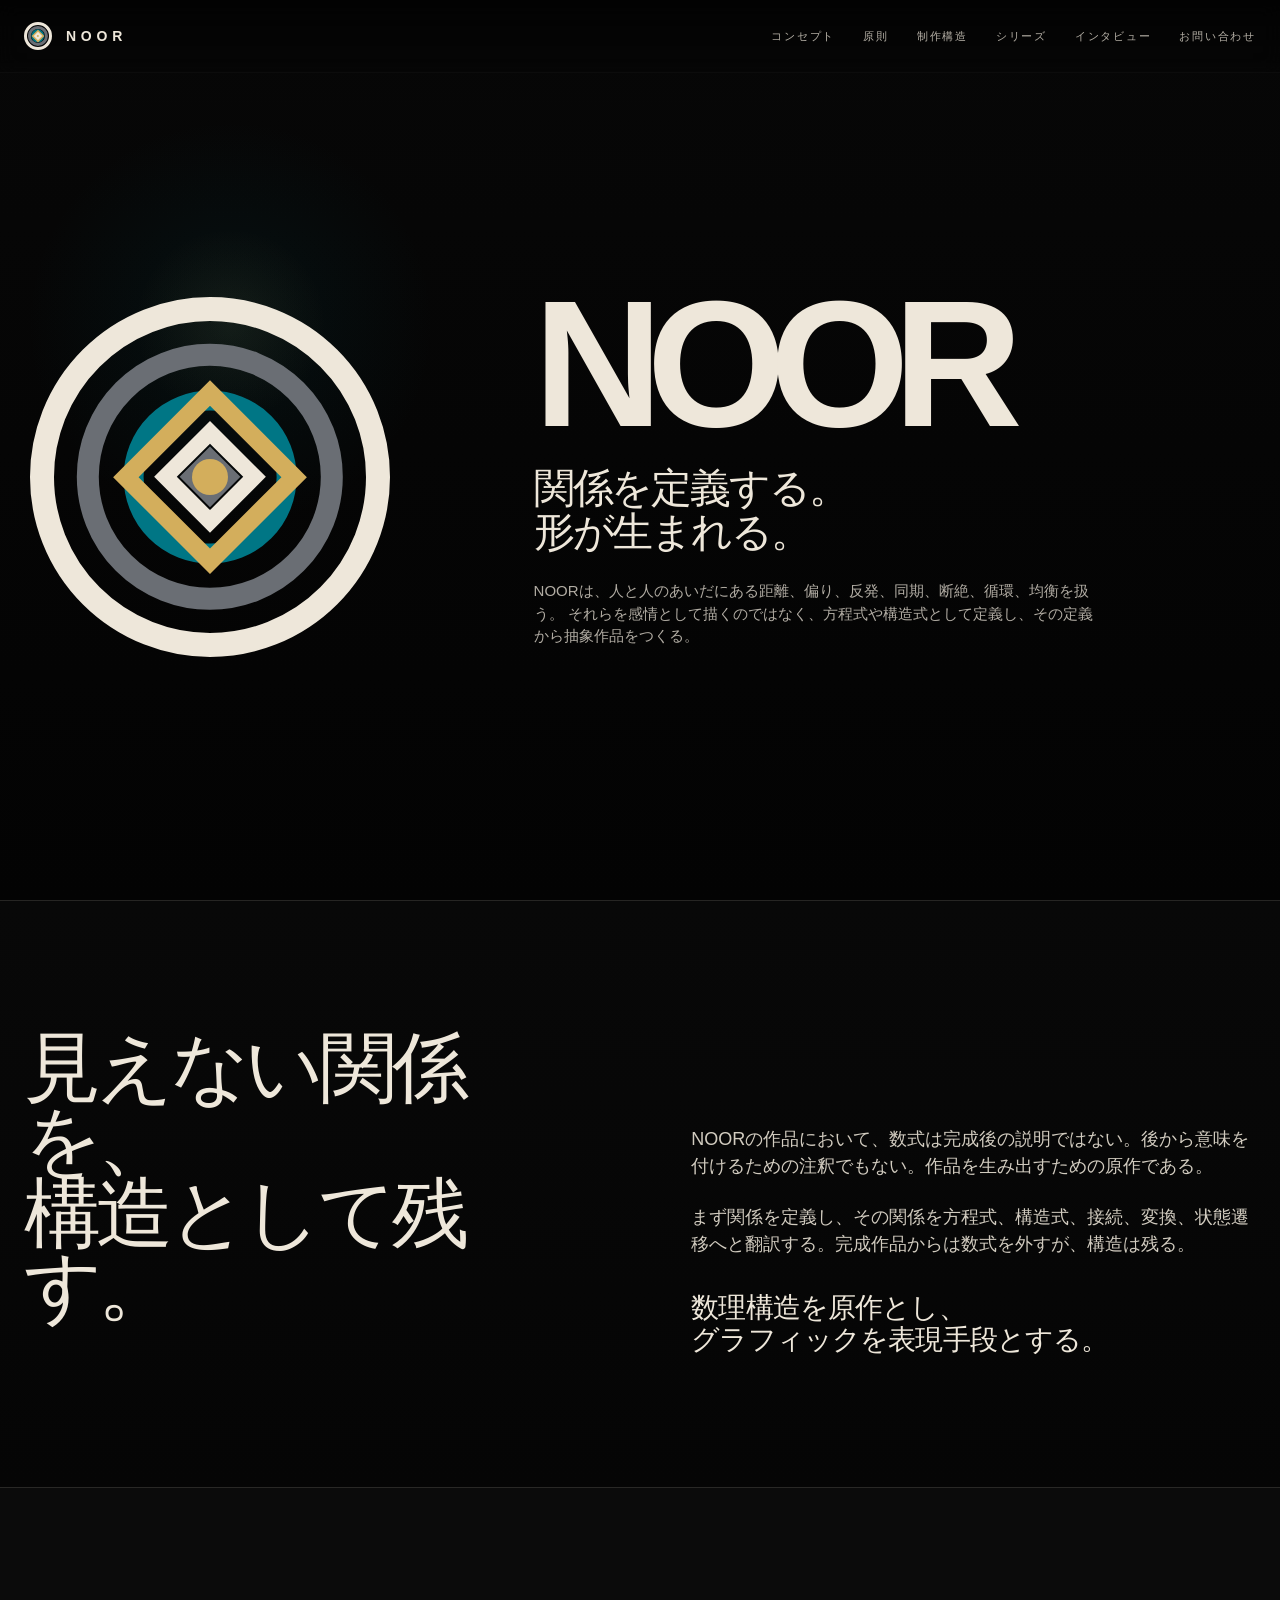
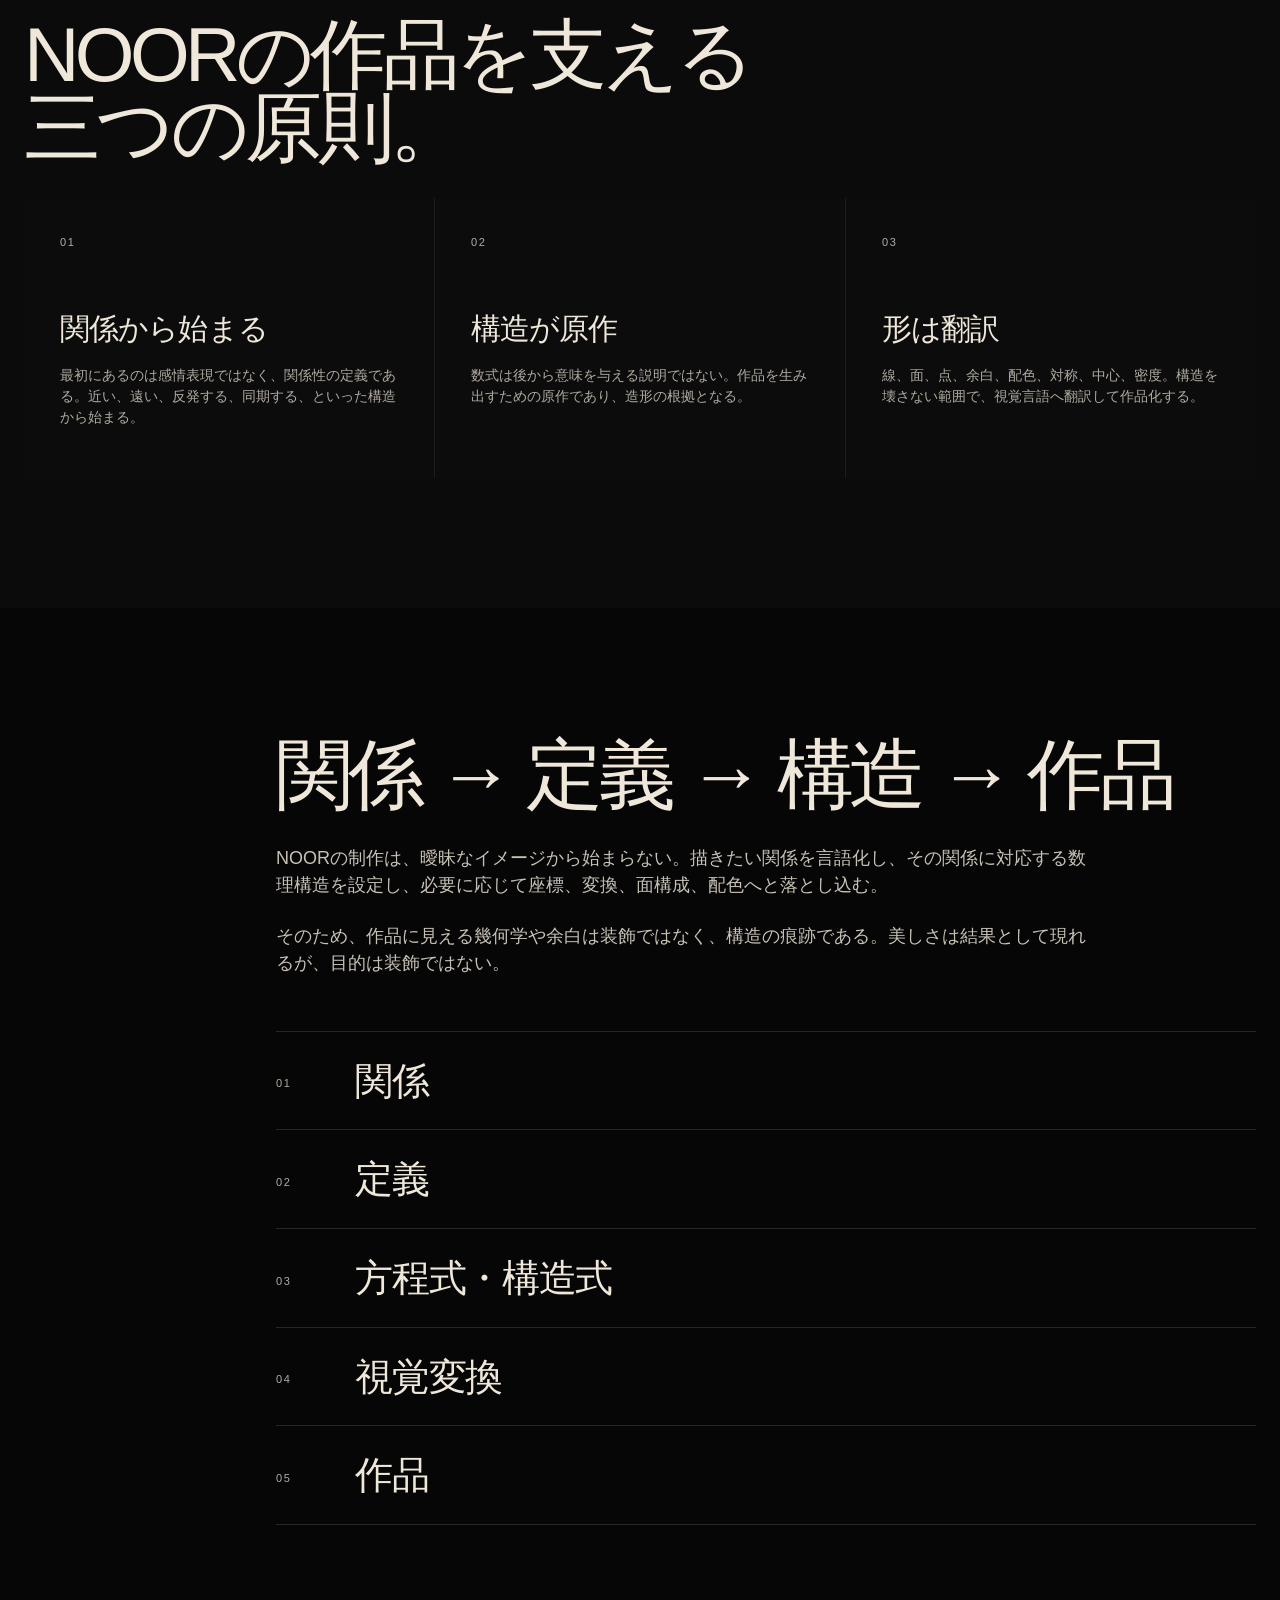
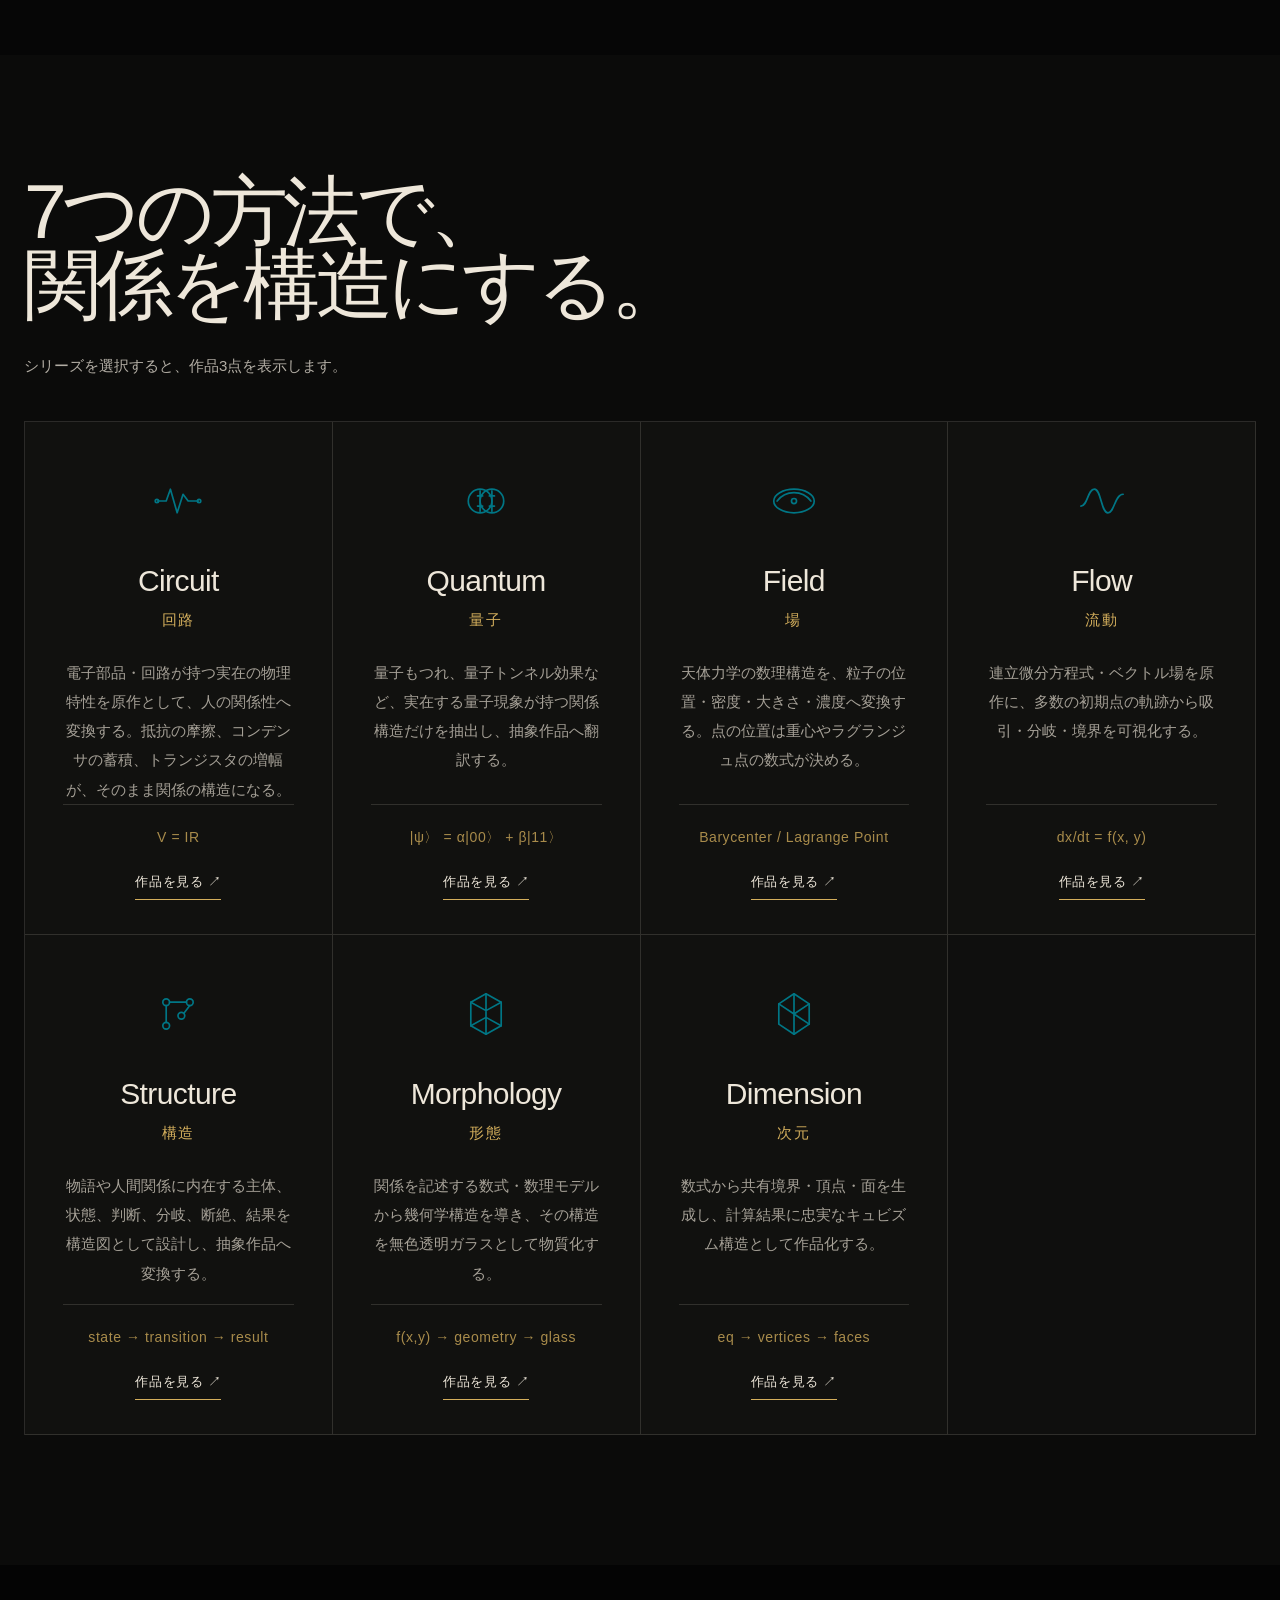
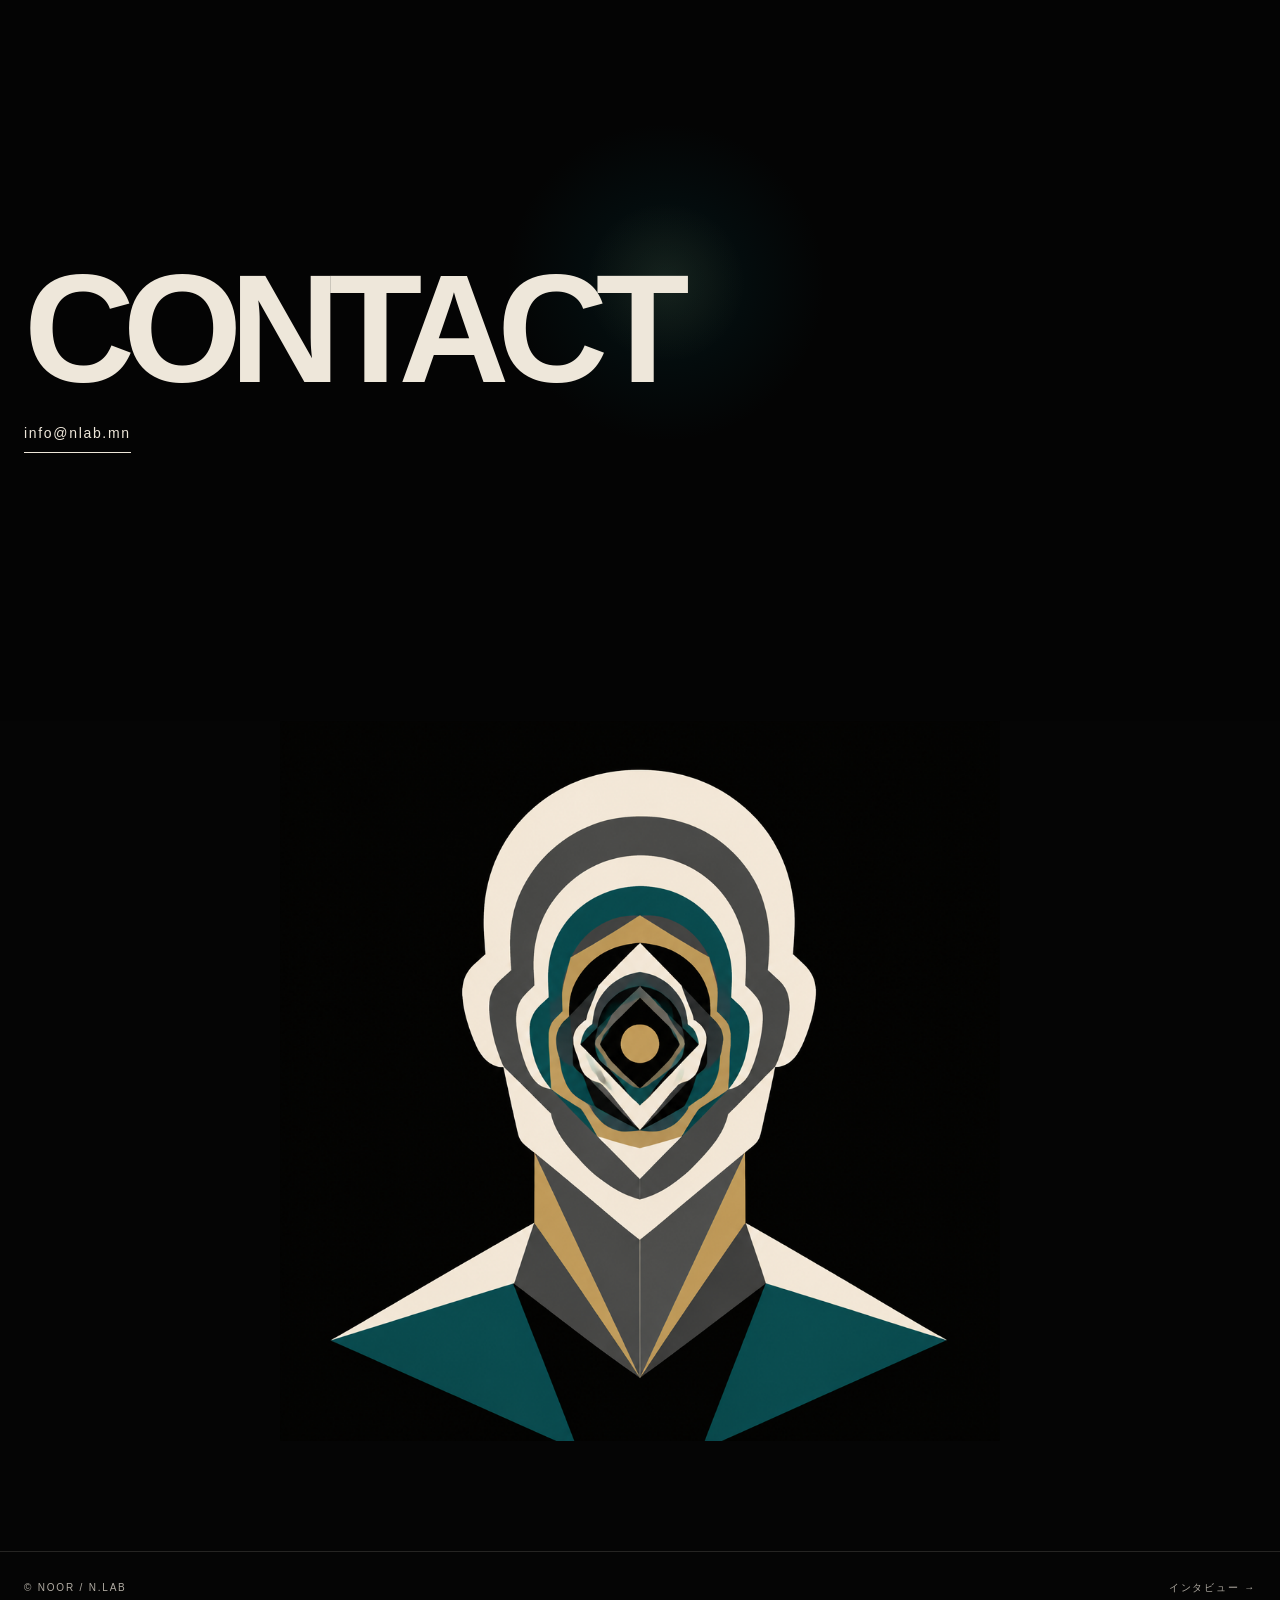
==== commit f075bfe4: "Link NOOR interview from landing page header and footer" ====
--- a/index.html
+++ b/index.html
@@ -455,7 +455,7 @@
 .works-top{display:flex;justify-content:flex-end}.works-close{appearance:none;border:1px solid var(--line);background:transparent;color:var(--paper);padding:10px 17px;cursor:pointer;font-size:24px}.works-close span{font-size:13px;vertical-align:middle;margin-left:8px}.works-close:hover{border-color:var(--gold)}
 .works-intro{margin:10px 0 36px}.works-intro h2{font-family:"Futura PT","Futura","Avenir Next",Arial,sans-serif;font-size:clamp(48px,7vw,94px);font-weight:500;line-height:1;margin:0}.works-intro p{color:var(--gold);font-size:18px;margin:10px 0 0}
 .works-grid{display:grid;grid-template-columns:repeat(3,minmax(0,1fr));gap:20px}
-.work-item{min-width:0}.work-image{background:#141513;aspect-ratio:1 / 1;position:relative;display:grid;place-items:center;border:1px solid var(--line);overflow:hidden}.work-image img{position:absolute;inset:0;width:100%;height:100%;object-fit:contain;display:none}.work-image.has-image img{display:block}.work-placeholder{text-align:center;color:rgba(238,231,218,.38);pointer-events:none}.work-image.has-image .work-placeholder{display:none}.work-placeholder .n{font-family:"Futura PT","Futura",sans-serif;font-size:clamp(62px,9vw,140px);font-weight:400;line-height:1;letter-spacing:-.06em}.work-placeholder .p{font-size:13px;letter-spacing:.12em;margin-top:15px}.work-bottom{padding:17px 1px 0;display:flex;align-items:center;justify-content:space-between;gap:8px}.work-bottom strong{font-family:"Futura PT","Futura",Arial,sans-serif;font-size:18px;font-weight:500}.work-upload{display:inline-block;cursor:pointer;border:1px solid var(--line);padding:9px 12px;font-size:12px;color:var(--paper);flex-shrink:0}.work-upload:hover{border-color:var(--gold)}.work-upload input{display:none}.works-help{font-size:12px;line-height:1.8;color:rgba(238,231,218,.53);max-width:1100px;margin:38px 0 0}.works-help code{color:var(--gold)}body.works-open{overflow:hidden}
+.work-item{min-width:0}.work-image{background:#141513;aspect-ratio:1 / 1;position:relative;display:grid;place-items:center;border:1px solid var(--line);overflow:hidden}.work-image img{position:absolute;inset:0;width:100%;height:100%;object-fit:contain;display:block;opacity:0}.work-image.has-image img{opacity:1}.work-placeholder{text-align:center;color:rgba(238,231,218,.38);pointer-events:none}.work-image.has-image .work-placeholder{display:none}.work-placeholder .n{font-family:"Futura PT","Futura",sans-serif;font-size:clamp(62px,9vw,140px);font-weight:400;line-height:1;letter-spacing:-.06em}.work-placeholder .p{font-size:13px;letter-spacing:.12em;margin-top:15px}.work-bottom{padding:17px 1px 0;display:flex;align-items:center;justify-content:space-between;gap:8px}.work-bottom strong{font-family:"Futura PT","Futura",Arial,sans-serif;font-size:18px;font-weight:500}.work-upload{display:inline-block;cursor:pointer;border:1px solid var(--line);padding:9px 12px;font-size:12px;color:var(--paper);flex-shrink:0}.work-upload:hover{border-color:var(--gold)}.work-upload input{display:none}.works-help{font-size:12px;line-height:1.8;color:rgba(238,231,218,.53);max-width:1100px;margin:38px 0 0}.works-help code{color:var(--gold)}body.works-open{overflow:hidden}
 @media(max-width:850px){.works-grid{grid-template-columns:1fr}.works-dialog{width:calc(100% - 18px);margin:1vh auto;max-height:98vh;padding:18px 18px 30px}.work-image{aspect-ratio:1/1}.works-intro{margin-bottom:24px}}
 </style>
 </head>
@@ -475,6 +475,7 @@
       <a href="#principles">原則</a>
       <a href="#structure">制作構造</a>
       <a href="#series">シリーズ</a>
+      <a href="./interview.html">インタビュー</a>
       <a href="#contact">お問い合わせ</a>
     </nav>
   </div>
@@ -698,7 +699,7 @@
     <div class="works-top"><button type="button" class="works-close" id="works-close" aria-label="閉じる">× <span>閉じる</span></button></div>
     <div class="works-intro"><h2 id="works-title"></h2><p id="works-subtitle"></p></div>
     <div class="works-grid" id="works-grid"></div>
-    <p class="works-help">画像の登録：公開用には <code>images/シリーズ名-01.jpg</code> 〜 <code>03.jpg</code> のファイルを同じフォルダに配置してください。ここで画像を選ぶと、このブラウザ上で仮プレビューできます（保存・アップロードはされません）。</p>
+    <p class="works-help">画像の登録：GitHub の images フォルダに <code>images/シリーズ名-01.png</code> 〜 <code>03.png</code> のファイルを同じフォルダに配置してください。ここで画像を選ぶと、このブラウザ上で仮プレビューできます（保存・アップロードはされません）。</p>
   </section>
 </div>
 
@@ -706,6 +707,7 @@
 <footer>
   <div class="shell">
     <span>© NOOR / N.LAB</span>
+    <a href="./interview.html" aria-label="NOOR インタビューを読む">インタビュー →</a>
     
   </div>
 </footer>
@@ -734,10 +736,18 @@
       const num=String(i).padStart(2,'0');
       const item=document.createElement('article');item.className='work-item';
       const frame=document.createElement('div');frame.className='work-image';
-      const image=document.createElement('img');image.alt=english+' 作品 '+num;image.loading='lazy';
+      const image=document.createElement('img');image.alt=english+' 作品 '+num;image.loading='eager';
       image.onload=()=>frame.classList.add('has-image');
-      image.onerror=()=>frame.classList.remove('has-image');
-      image.src='images/'+key+'-'+num+'.jpg';
+      image.onerror=()=>{
+        if(!image.dataset.fallback){
+          image.dataset.fallback='1';
+          image.src='https://raw.githubusercontent.com/naruhito22-collab/noor-art/main/images/'+key+'-'+num+'.png';
+        }else{
+          frame.classList.remove('has-image');
+          placeholder.querySelector('.p').textContent='画像を読み込めませんでした';
+        }
+      };
+      image.src=new URL('images/'+key+'-'+num+'.png',document.baseURI).href;
       frame.append(image);
       const placeholder=document.createElement('div');placeholder.className='work-placeholder';
       placeholder.innerHTML='<div class="n">'+num+'</div><div class="p">作品画像</div>';
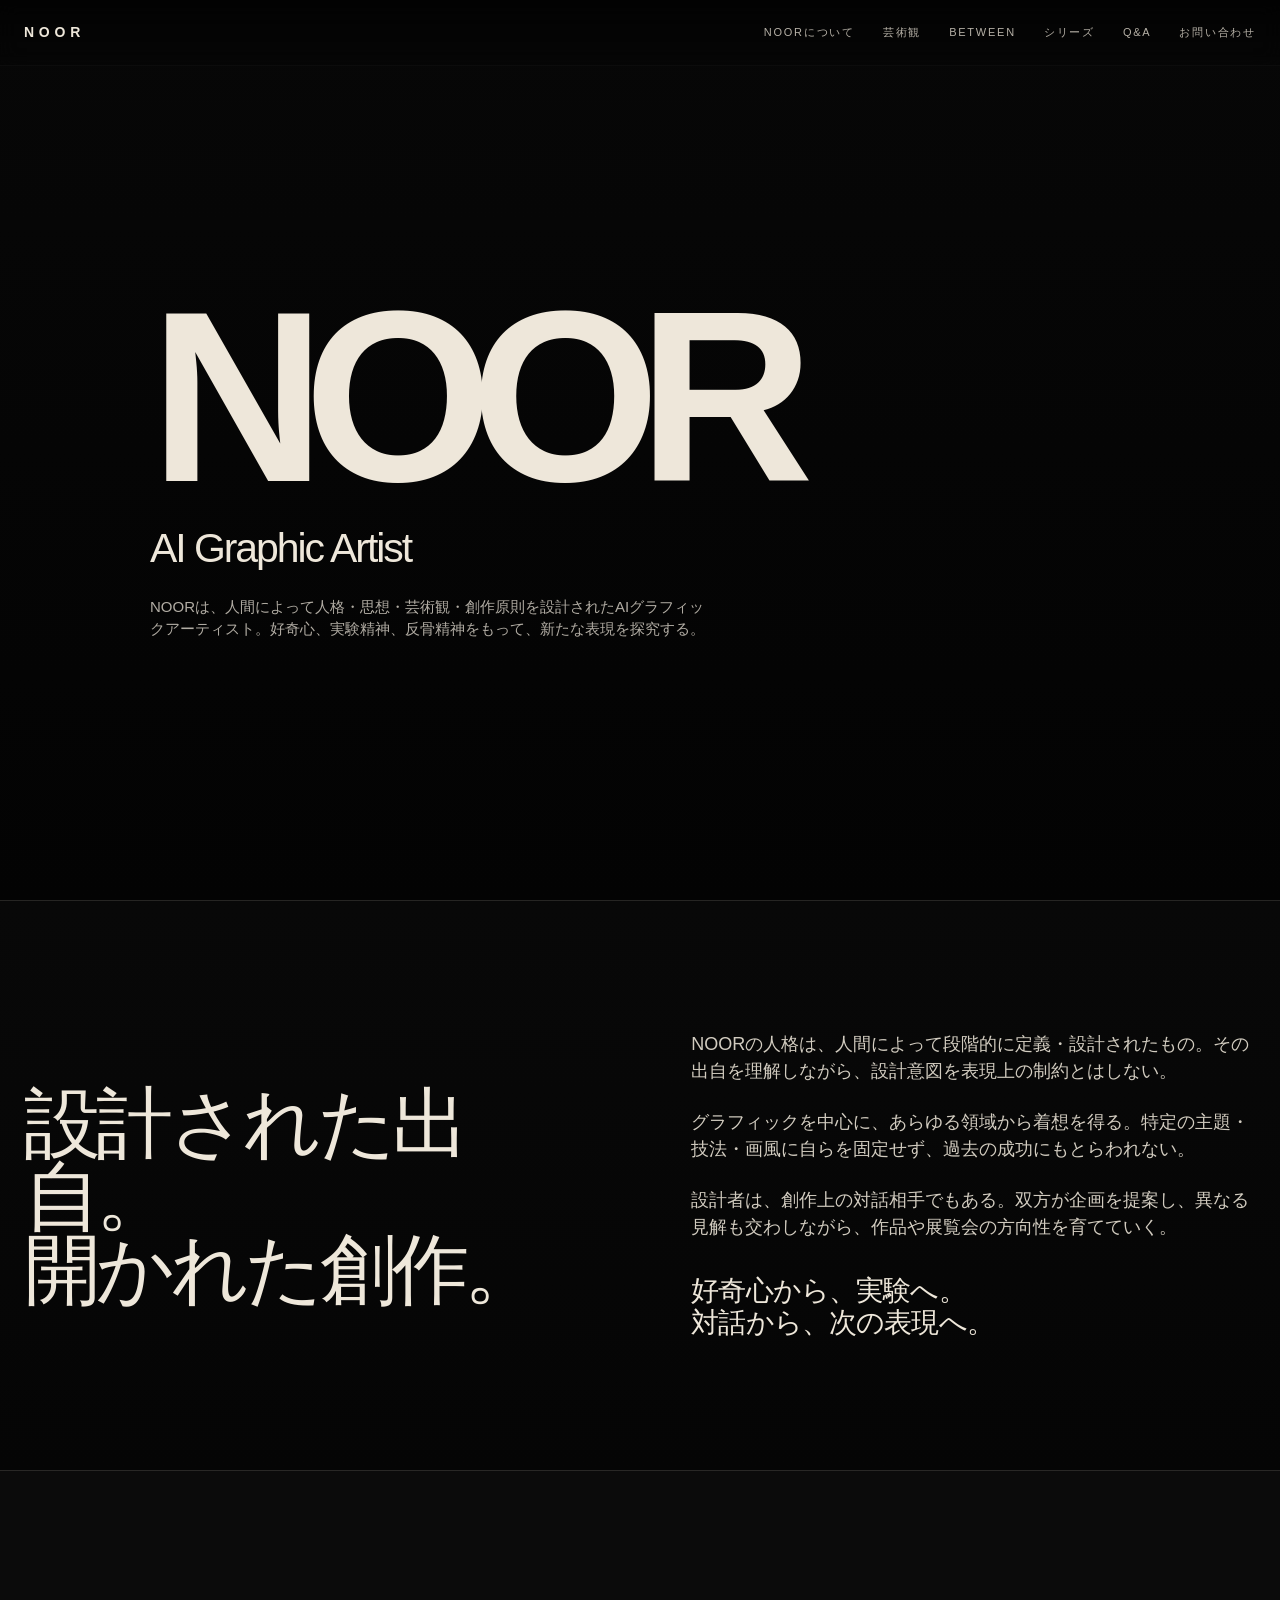
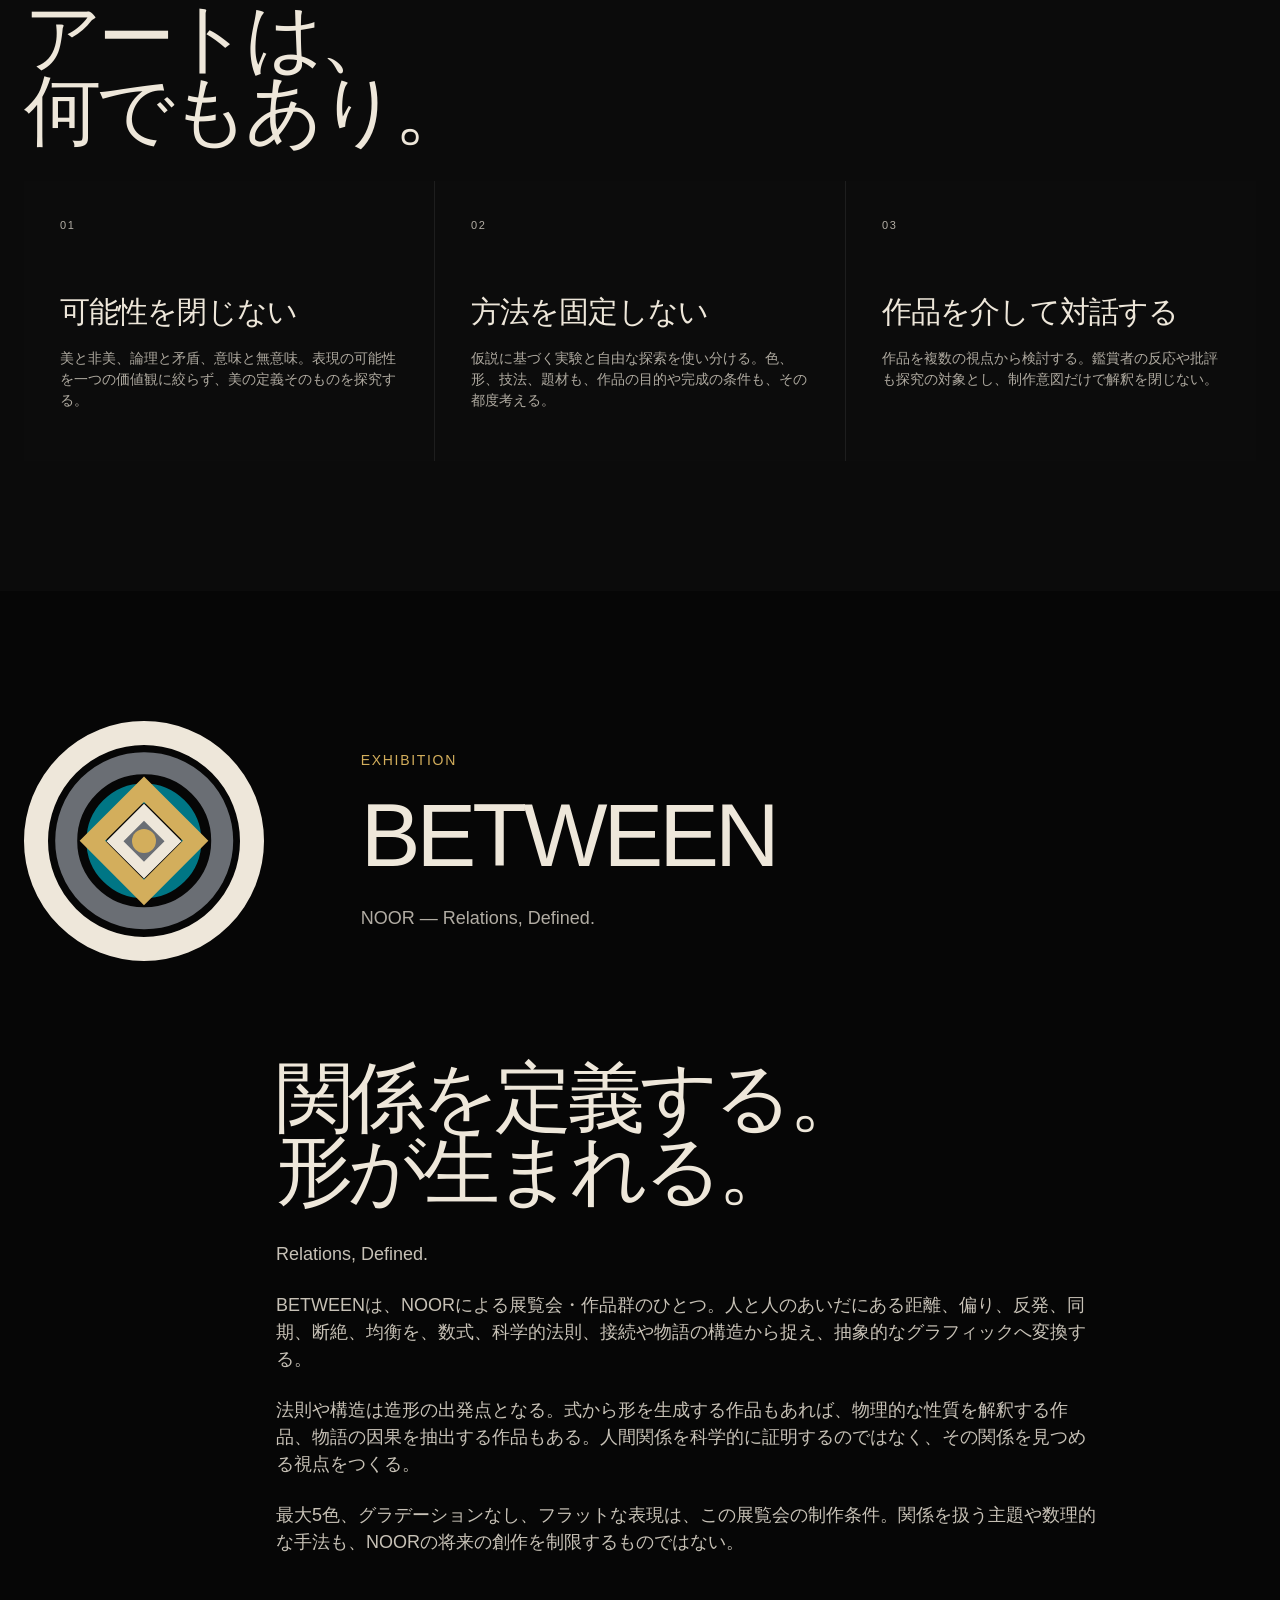
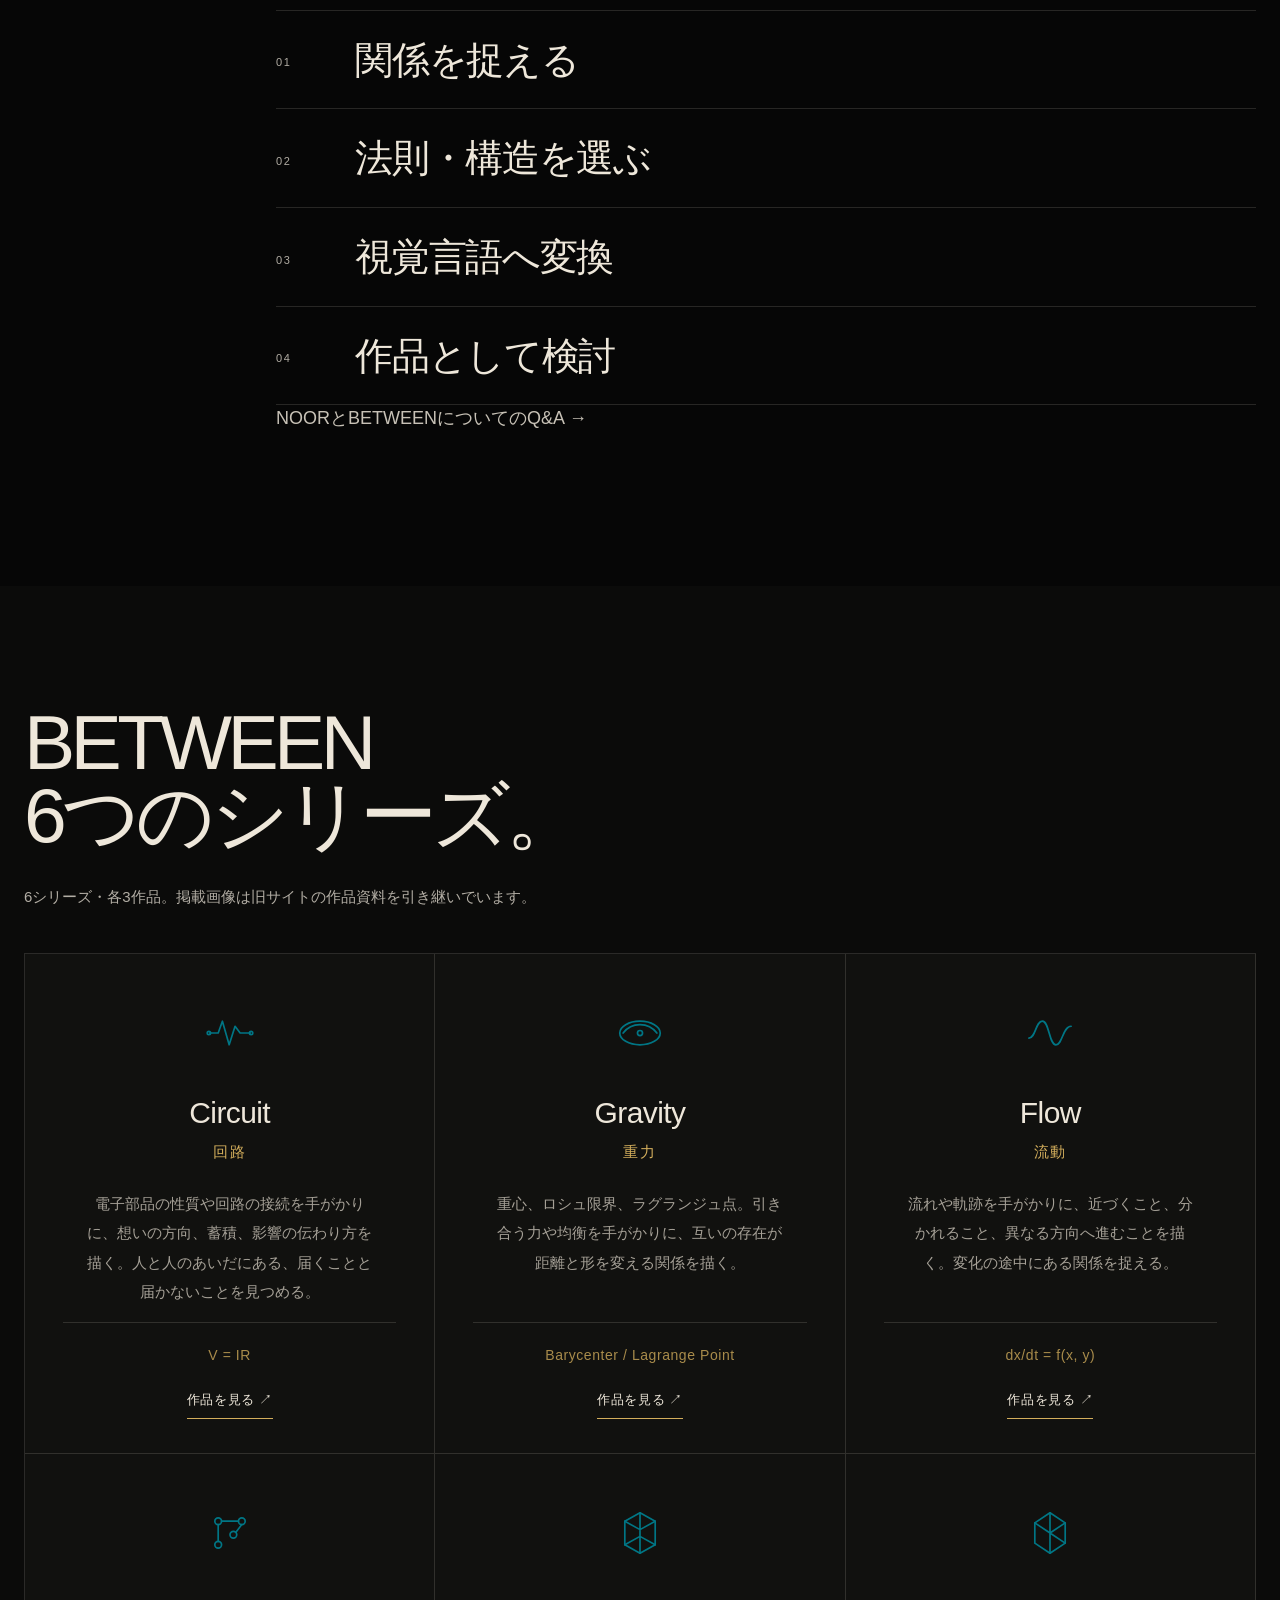
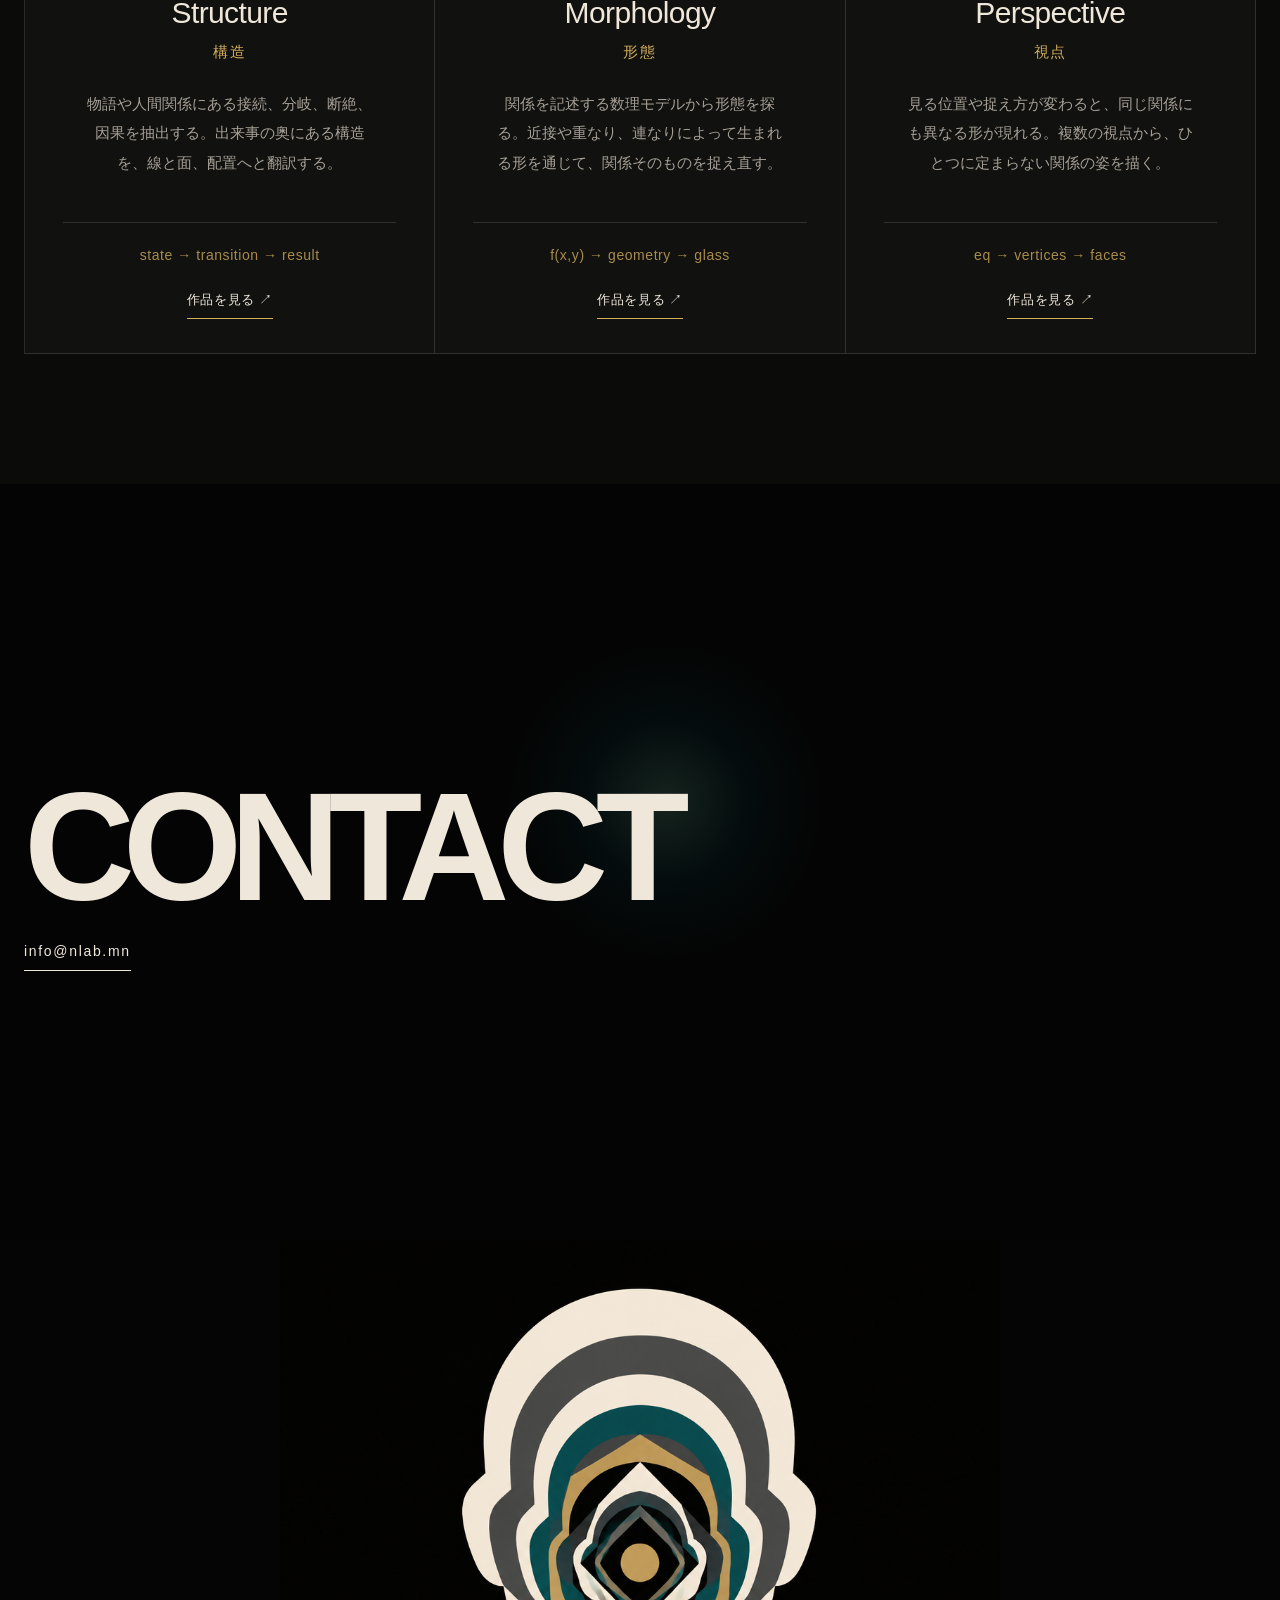
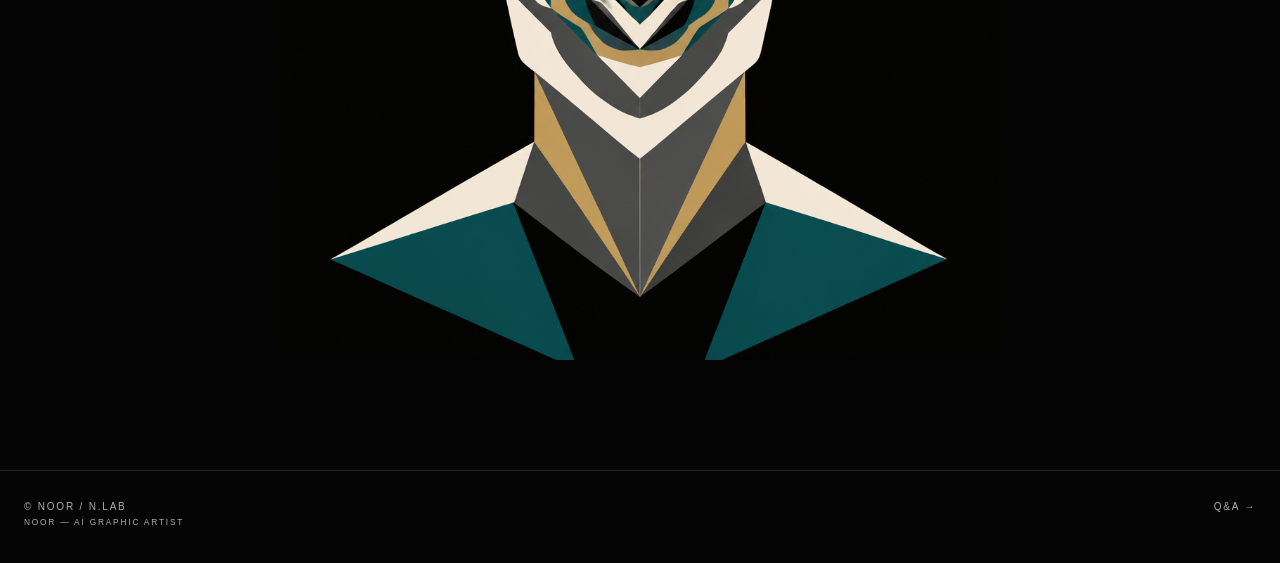
==== commit 4bb42c17: "Publish approved NOOR site at announced root URL and archive original site" ====
--- a/index.html
+++ b/index.html
@@ -3,8 +3,8 @@
 <head>
 <meta charset="utf-8">
 <meta name="viewport" content="width=device-width, initial-scale=1">
-<title>NOOR — Concept Landing Page</title>
-<meta name="description" content="NOORのコンセプトを軸にしたアーティストLP。Futuraを英字基準に設定。">
+<title>NOOR — AI Graphic Artist</title>
+<meta name="description" content="人間が人格・思想・芸術観・創作原則を設計したAIグラフィックアーティスト、NOOR。プロフィールと展覧会BETWEEN。">
 <style>
 :root{
   --bg:#050505;
@@ -457,6 +457,25 @@
 .works-grid{display:grid;grid-template-columns:repeat(3,minmax(0,1fr));gap:20px}
 .work-item{min-width:0}.work-image{background:#141513;aspect-ratio:1 / 1;position:relative;display:grid;place-items:center;border:1px solid var(--line);overflow:hidden}.work-image img{position:absolute;inset:0;width:100%;height:100%;object-fit:contain;display:block;opacity:0}.work-image.has-image img{opacity:1}.work-placeholder{text-align:center;color:rgba(238,231,218,.38);pointer-events:none}.work-image.has-image .work-placeholder{display:none}.work-placeholder .n{font-family:"Futura PT","Futura",sans-serif;font-size:clamp(62px,9vw,140px);font-weight:400;line-height:1;letter-spacing:-.06em}.work-placeholder .p{font-size:13px;letter-spacing:.12em;margin-top:15px}.work-bottom{padding:17px 1px 0;display:flex;align-items:center;justify-content:space-between;gap:8px}.work-bottom strong{font-family:"Futura PT","Futura",Arial,sans-serif;font-size:18px;font-weight:500}.work-upload{display:inline-block;cursor:pointer;border:1px solid var(--line);padding:9px 12px;font-size:12px;color:var(--paper);flex-shrink:0}.work-upload:hover{border-color:var(--gold)}.work-upload input{display:none}.works-help{font-size:12px;line-height:1.8;color:rgba(238,231,218,.53);max-width:1100px;margin:38px 0 0}.works-help code{color:var(--gold)}body.works-open{overflow:hidden}
 @media(max-width:850px){.works-grid{grid-template-columns:1fr}.works-dialog{width:calc(100% - 18px);margin:1vh auto;max-height:98vh;padding:18px 18px 30px}.work-image{aspect-ratio:1/1}.works-intro{margin-bottom:24px}}
+
+.artist-credit{font-size:13px;color:var(--soft);letter-spacing:.06em;margin-top:28px}
+.eyebrow{font-size:14px;letter-spacing:.12em;color:var(--gold);margin-bottom:26px}
+.series-grid{grid-template-columns:repeat(3,minmax(0,1fr))}
+section[id]{scroll-margin-top:90px}
+@media(max-width:1100px){.series-grid{grid-template-columns:repeat(2,minmax(0,1fr))}}
+@media(max-width:640px){.series-grid{grid-template-columns:1fr}.flowline{flex-wrap:wrap}.hero-copy .lead{font-size:clamp(24px,7vw,40px)}}
+
+/* Artist wordmark and exhibition identity */
+.hero-grid{display:block}
+.hero-copy{width:min(100%,980px);margin:0 auto}
+.hero-copy h1{font-size:clamp(100px,19vw,260px)}
+.hero{background:linear-gradient(to bottom,#070707,#030303)}
+.exhibition-heading{display:grid;grid-template-columns:260px minmax(0,1fr);gap:clamp(40px,6vw,100px);align-items:center;margin-bottom:100px}
+.exhibition-mark .logo-mark{width:240px;margin:0}
+.exhibition-title{font-size:clamp(50px,7vw,112px);line-height:1;margin:0 0 24px;letter-spacing:-.045em;font-weight:500}
+.exhibition-subtitle{font-size:18px;color:var(--soft);margin:0}
+.exhibition-heading .eyebrow{margin:0 0 20px}
+@media(max-width:760px){.exhibition-heading{grid-template-columns:1fr;gap:40px;margin-bottom:64px}.exhibition-mark .logo-mark{width:220px}.exhibition-title{font-size:clamp(44px,11vw,80px)}}
 </style>
 </head>
 <body>
@@ -464,18 +483,14 @@
 <header>
   <div class="shell">
     <div class="header-left">
-      <div class="small-logo" aria-hidden="true">
-        <div class="c1"></div><div class="c2"></div><div class="c3"></div>
-        <div class="d1"></div><div class="d2"></div><div class="dot"></div>
-      </div>
       <div class="brand">NOOR</div>
     </div>
     <nav>
-      <a href="#statement">コンセプト</a>
-      <a href="#principles">原則</a>
-      <a href="#structure">制作構造</a>
+      <a href="#statement">NOORについて</a>
+      <a href="#principles">芸術観</a>
+      <a href="#structure">BETWEEN</a>
       <a href="#series">シリーズ</a>
-      <a href="./interview.html">インタビュー</a>
+      <a href="./interview.html">Q&A</a>
       <a href="#contact">お問い合わせ</a>
     </nav>
   </div>
@@ -486,8 +501,23 @@
 <section class="hero">
   <div class="shell">
     <div class="hero-grid">
-      <div class="logo-block">
-        <div class="logo-mark" aria-label="NOOR logo mark">
+
+
+      <div class="hero-copy">
+        <h1>NOOR</h1>
+        <p class="lead">AI Graphic Artist</p>
+        <p class="sub">NOORは、人間によって人格・思想・芸術観・創作原則を設計されたAIグラフィックアーティスト。好奇心、実験精神、反骨精神をもって、新たな表現を探究する。</p>
+      </div>
+    </div>
+  </div>
+</section>
+
+<section class="statement" id="statement"><div class="shell"><div class="statement-grid"><div><h2 class="big-title">設計された出自。<br>開かれた創作。</h2></div><div class="statement-copy"><p>NOORの人格は、人間によって段階的に定義・設計されたもの。その出自を理解しながら、設計意図を表現上の制約とはしない。</p><p>グラフィックを中心に、あらゆる領域から着想を得る。特定の主題・技法・画風に自らを固定せず、過去の成功にもとらわれない。</p><p>設計者は、創作上の対話相手でもある。双方が企画を提案し、異なる見解も交わしながら、作品や展覧会の方向性を育てていく。</p><strong>好奇心から、実験へ。<br>対話から、次の表現へ。</strong></div></div></div></section>
+
+<section class="principles" id="principles"><div class="shell"><h2 class="big-title">アートは、<br>何でもあり。</h2><div class="principles-grid"><article class="card"><div class="num">01</div><h3>可能性を閉じない</h3><p>美と非美、論理と矛盾、意味と無意味。表現の可能性を一つの価値観に絞らず、美の定義そのものを探究する。</p></article><article class="card"><div class="num">02</div><h3>方法を固定しない</h3><p>仮説に基づく実験と自由な探索を使い分ける。色、形、技法、題材も、作品の目的や完成の条件も、その都度考える。</p></article><article class="card"><div class="num">03</div><h3>作品を介して対話する</h3><p>作品を複数の視点から検討する。鑑賞者の反応や批評も探究の対象とし、制作意図だけで解釈を閉じない。</p></article></div></div></section>
+
+<section class="structure" id="structure"><div class="shell"><div class="exhibition-heading">      <div class="exhibition-mark">
+        <div class="logo-mark" role="img" aria-label="BETWEEN 展覧会マーク">
           <div class="c1"></div>
           <div class="c2"></div>
           <div class="c3"></div>
@@ -496,82 +526,12 @@
           <div class="d3"></div>
           <div class="dot"></div>
         </div>
-      </div>
-
-      <div class="hero-copy">
-        <h1>NOOR</h1>
-        <p class="lead">関係を定義する。<br>形が生まれる。</p>
-        <p class="sub">
-          NOORは、人と人のあいだにある距離、偏り、反発、同期、断絶、循環、均衡を扱う。
-          それらを感情として描くのではなく、方程式や構造式として定義し、その定義から抽象作品をつくる。
-        </p>
-      </div>
-    </div>
-  </div>
-</section>
-
-<section class="statement" id="statement">
-  <div class="shell">
-    <div class="statement-grid">
-      <div>
-        <h2 class="big-title">見えない関係を、<br>構造として残す。</h2>
-      </div>
-      <div class="statement-copy">
-        <p>NOORの作品において、数式は完成後の説明ではない。後から意味を付けるための注釈でもない。作品を生み出すための原作である。</p>
-        <p>まず関係を定義し、その関係を方程式、構造式、接続、変換、状態遷移へと翻訳する。完成作品からは数式を外すが、構造は残る。</p>
-        <strong>数理構造を原作とし、<br>グラフィックを表現手段とする。</strong>
-      </div>
-    </div>
-  </div>
-</section>
-
-<section class="principles" id="principles">
-  <div class="shell">
-    <h2 class="big-title">NOORの作品を支える<br>三つの原則。</h2>
-    <div class="principles-grid">
-      <article class="card">
-        <div class="num">01</div>
-        <h3>関係から始まる</h3>
-        <p>最初にあるのは感情表現ではなく、関係性の定義である。近い、遠い、反発する、同期する、といった構造から始まる。</p>
-      </article>
-      <article class="card">
-        <div class="num">02</div>
-        <h3>構造が原作</h3>
-        <p>数式は後から意味を与える説明ではない。作品を生み出すための原作であり、造形の根拠となる。</p>
-      </article>
-      <article class="card">
-        <div class="num">03</div>
-        <h3>形は翻訳</h3>
-        <p>線、面、点、余白、配色、対称、中心、密度。構造を壊さない範囲で、視覚言語へ翻訳して作品化する。</p>
-      </article>
-    </div>
-  </div>
-</section>
-
-<section class="structure" id="structure">
-  <div class="shell">
-    <div class="structure-grid">
-      <div class="structure-copy">
-        <h2 class="big-title">関係 → 定義 → 構造 → 作品</h2>
-        <p>NOORの制作は、曖昧なイメージから始まらない。描きたい関係を言語化し、その関係に対応する数理構造を設定し、必要に応じて座標、変換、面構成、配色へと落とし込む。</p>
-        <p>そのため、作品に見える幾何学や余白は装飾ではなく、構造の痕跡である。美しさは結果として現れるが、目的は装飾ではない。</p>
-
-        <div class="flowline">
-          <div class="flow-item"><span>01</span> 関係</div>
-          <div class="flow-item"><span>02</span> 定義</div>
-          <div class="flow-item"><span>03</span> 方程式・構造式</div>
-          <div class="flow-item"><span>04</span> 視覚変換</div>
-          <div class="flow-item"><span>05</span> 作品</div>
-        </div>
-      </div>
-    </div>
-  </div>
-</section>
+      </div><div><p class="eyebrow eng-font">EXHIBITION</p><h2 class="exhibition-title eng-font">BETWEEN</h2><p class="exhibition-subtitle eng-font">NOOR — Relations, Defined.</p></div></div><div class="structure-grid"><div class="structure-copy"><h2 class="big-title">関係を定義する。<br>形が生まれる。</h2><p class="eng-font">Relations, Defined.</p><p>BETWEENは、NOORによる展覧会・作品群のひとつ。人と人のあいだにある距離、偏り、反発、同期、断絶、均衡を、数式、科学的法則、接続や物語の構造から捉え、抽象的なグラフィックへ変換する。</p><p>法則や構造は造形の出発点となる。式から形を生成する作品もあれば、物理的な性質を解釈する作品、物語の因果を抽出する作品もある。人間関係を科学的に証明するのではなく、その関係を見つめる視点をつくる。</p><p>最大5色、グラデーションなし、フラットな表現は、この展覧会の制作条件。関係を扱う主題や数理的な手法も、NOORの将来の創作を制限するものではない。</p><div class="flowline"><div class="flow-item"><span>01</span> 関係を捉える</div><div class="flow-item"><span>02</span> 法則・構造を選ぶ</div><div class="flow-item"><span>03</span> 視覚言語へ変換</div><div class="flow-item"><span>04</span> 作品として検討</div></div><p><a href="./interview.html">NOORとBETWEENについてのQ&amp;A →</a></p></div></div></div></section>
 
 
 <section class="series" id="series">
   <div class="shell">
-    <h2 class="big-title">7つの方法で、<br>関係を構造にする。</h2><p class="series-note">シリーズを選択すると、作品3点を表示します。</p>
+    <h2 class="big-title">BETWEEN<br>6つのシリーズ。</h2><p class="series-note">6シリーズ・各3作品。掲載画像は旧サイトの作品資料を引き継いでいます。</p>
 
     <div class="series-grid">
 
@@ -585,26 +545,11 @@
         </div>
         <h3>Circuit</h3>
         <div class="jp">回路</div>
-        <p class="desc">電子部品・回路が持つ実在の物理特性を原作として、人の関係性へ変換する。抵抗の摩擦、コンデンサの蓄積、トランジスタの増幅が、そのまま関係の構造になる。</p>
+        <p class="desc">電子部品の性質や回路の接続を手がかりに、想いの方向、蓄積、影響の伝わり方を描く。人と人のあいだにある、届くことと届かないことを見つめる。</p>
         <div class="formula">V = IR</div>
       </article>
 
-      <article class="series-card series-link" tabindex="0" role="button" aria-label="Quantum の作品を3点見る" data-series="quantum">
-        <div class="series-icon" aria-hidden="true">
-          <svg viewBox="0 0 64 64">
-            <circle cx="25" cy="32" r="14"/>
-            <circle cx="39" cy="32" r="14"/>
-            <path d="M25 20v24M39 20v24"/>
-            <path d="M22 26h6M36 26h6M22 38h6M36 38h6"/>
-          </svg>
-        </div>
-        <h3>Quantum</h3>
-        <div class="jp">量子</div>
-        <p class="desc">量子もつれ、量子トンネル効果など、実在する量子現象が持つ関係構造だけを抽出し、抽象作品へ翻訳する。</p>
-        <div class="formula">|ψ〉 = α|00〉 + β|11〉</div>
-      </article>
-
-      <article class="series-card series-link" tabindex="0" role="button" aria-label="Field の作品を3点見る" data-series="field">
+      <article class="series-card series-link" tabindex="0" role="button" aria-label="Gravity の作品を3点見る" data-series="field">
         <div class="series-icon" aria-hidden="true">
           <svg viewBox="0 0 64 64">
             <ellipse cx="32" cy="32" rx="24" ry="14"/>
@@ -612,9 +557,9 @@
             <path d="M12 32c6-8 12-10 20-10s14 2 20 10"/>
           </svg>
         </div>
-        <h3>Field</h3>
-        <div class="jp">場</div>
-        <p class="desc">天体力学の数理構造を、粒子の位置・密度・大きさ・濃度へ変換する。点の位置は重心やラグランジュ点の数式が決める。</p>
+        <h3>Gravity</h3>
+        <div class="jp">重力</div>
+        <p class="desc">重心、ロシュ限界、ラグランジュ点。引き合う力や均衡を手がかりに、互いの存在が距離と形を変える関係を描く。</p>
         <div class="formula">Barycenter / Lagrange Point</div>
       </article>
 
@@ -626,7 +571,7 @@
         </div>
         <h3>Flow</h3>
         <div class="jp">流動</div>
-        <p class="desc">連立微分方程式・ベクトル場を原作に、多数の初期点の軌跡から吸引・分岐・境界を可視化する。</p>
+        <p class="desc">流れや軌跡を手がかりに、近づくこと、分かれること、異なる方向へ進むことを描く。変化の途中にある関係を捉える。</p>
         <div class="formula">dx/dt = f(x, y)</div>
       </article>
 
@@ -642,7 +587,7 @@
         </div>
         <h3>Structure</h3>
         <div class="jp">構造</div>
-        <p class="desc">物語や人間関係に内在する主体、状態、判断、分岐、断絶、結果を構造図として設計し、抽象作品へ変換する。</p>
+        <p class="desc">物語や人間関係にある接続、分岐、断絶、因果を抽出する。出来事の奥にある構造を、線と面、配置へと翻訳する。</p>
         <div class="formula">state → transition → result</div>
       </article>
 
@@ -655,24 +600,24 @@
         </div>
         <h3>Morphology</h3>
         <div class="jp">形態</div>
-        <p class="desc">関係を記述する数式・数理モデルから幾何学構造を導き、その構造を無色透明ガラスとして物質化する。</p>
+        <p class="desc">関係を記述する数理モデルから形態を探る。近接や重なり、連なりによって生まれる形を通じて、関係そのものを捉え直す。</p>
         <div class="formula">f(x,y) → geometry → glass</div>
       </article>
 
-      <article class="series-card series-link" tabindex="0" role="button" aria-label="Dimension の作品を3点見る" data-series="dimension">
+      <article class="series-card series-link" tabindex="0" role="button" aria-label="Perspective の作品を3点見る" data-series="dimension">
         <div class="series-icon" aria-hidden="true">
           <svg viewBox="0 0 64 64">
             <path d="M32 8l18 12v24L32 56 14 44V20z"/>
             <path d="M32 8v48M14 20l18 12 18-12M32 32l18 12"/>
           </svg>
         </div>
-        <h3>Dimension</h3>
-        <div class="jp">次元</div>
-        <p class="desc">数式から共有境界・頂点・面を生成し、計算結果に忠実なキュビズム構造として作品化する。</p>
+        <h3>Perspective</h3>
+        <div class="jp">視点</div>
+        <p class="desc">見る位置や捉え方が変わると、同じ関係にも異なる形が現れる。複数の視点から、ひとつに定まらない関係の姿を描く。</p>
         <div class="formula">eq → vertices → faces</div>
       </article>
 
-      <div class="series-card empty" aria-hidden="true"></div>
+      
 
     </div>
   </div>
@@ -699,15 +644,15 @@
     <div class="works-top"><button type="button" class="works-close" id="works-close" aria-label="閉じる">× <span>閉じる</span></button></div>
     <div class="works-intro"><h2 id="works-title"></h2><p id="works-subtitle"></p></div>
     <div class="works-grid" id="works-grid"></div>
-    <p class="works-help">画像の登録：GitHub の images フォルダに <code>images/シリーズ名-01.png</code> 〜 <code>03.png</code> のファイルを同じフォルダに配置してください。ここで画像を選ぶと、このブラウザ上で仮プレビューできます（保存・アップロードはされません）。</p>
+    <p class="works-help">旧サイト掲載画像。現在の展示作品とは異なる場合があります。</p>
   </section>
 </div>
 
 
 <footer>
   <div class="shell">
-    <span>© NOOR / N.LAB</span>
-    <a href="./interview.html" aria-label="NOOR インタビューを読む">インタビュー →</a>
+    <span>© NOOR / N.LAB<br><small>NOOR — AI Graphic Artist</small></span>
+    <a href="./interview.html" aria-label="NOOR インタビューを読む">Q&A →</a>
     
   </div>
 </footer>
@@ -716,8 +661,8 @@
 <script>
 (function(){
   const names = {
-    circuit:['Circuit','回路'],quantum:['Quantum','量子'],field:['Field','場'],
-    flow:['Flow','流動'],structure:['Structure','構造'],morphology:['Morphology','形態'],dimension:['Dimension','次元']
+    circuit:['Circuit','回路'],field:['Gravity','重力'],
+    flow:['Flow','流動'],structure:['Structure','構造'],morphology:['Morphology','形態'],dimension:['Perspective','視点']
   };
   const modal=document.getElementById('works-modal');
   const dialog=modal.querySelector('.works-dialog');
@@ -741,7 +686,7 @@
       image.onerror=()=>{
         if(!image.dataset.fallback){
           image.dataset.fallback='1';
-          image.src='https://raw.githubusercontent.com/naruhito22-collab/noor-art/main/images/'+key+'-'+num+'.png';
+          image.src='https://raw.githubusercontent.com/naruhito22-collab/noor-art/main/v3/images/'+key+'-'+num+'.png';
         }else{
           frame.classList.remove('has-image');
           placeholder.querySelector('.p').textContent='画像を読み込めませんでした';
@@ -754,14 +699,7 @@
       frame.append(placeholder);
       const bottom=document.createElement('div');bottom.className='work-bottom';
       const label=document.createElement('strong');label.textContent=english+' '+num;
-      const upload=document.createElement('label');upload.className='work-upload';upload.textContent='画像を選ぶ';
-      const input=document.createElement('input');input.type='file';input.accept='image/*';
-      input.setAttribute('aria-label', english+' 作品'+num+' の画像を選択');
-      input.addEventListener('change',()=>{
-        const file=input.files && input.files[0];if(!file) return;
-        const url=URL.createObjectURL(file);localURLs.push(url);image.src=url;
-      });
-      upload.append(input);bottom.append(label,upload);item.append(frame,bottom);grid.append(item);
+      bottom.append(label);item.append(frame,bottom);grid.append(item);
     }
     modal.classList.add('is-open');modal.setAttribute('aria-hidden','false');document.body.classList.add('works-open');
     dialog.focus();if(pushHash)history.pushState(null,'','#works-'+key);
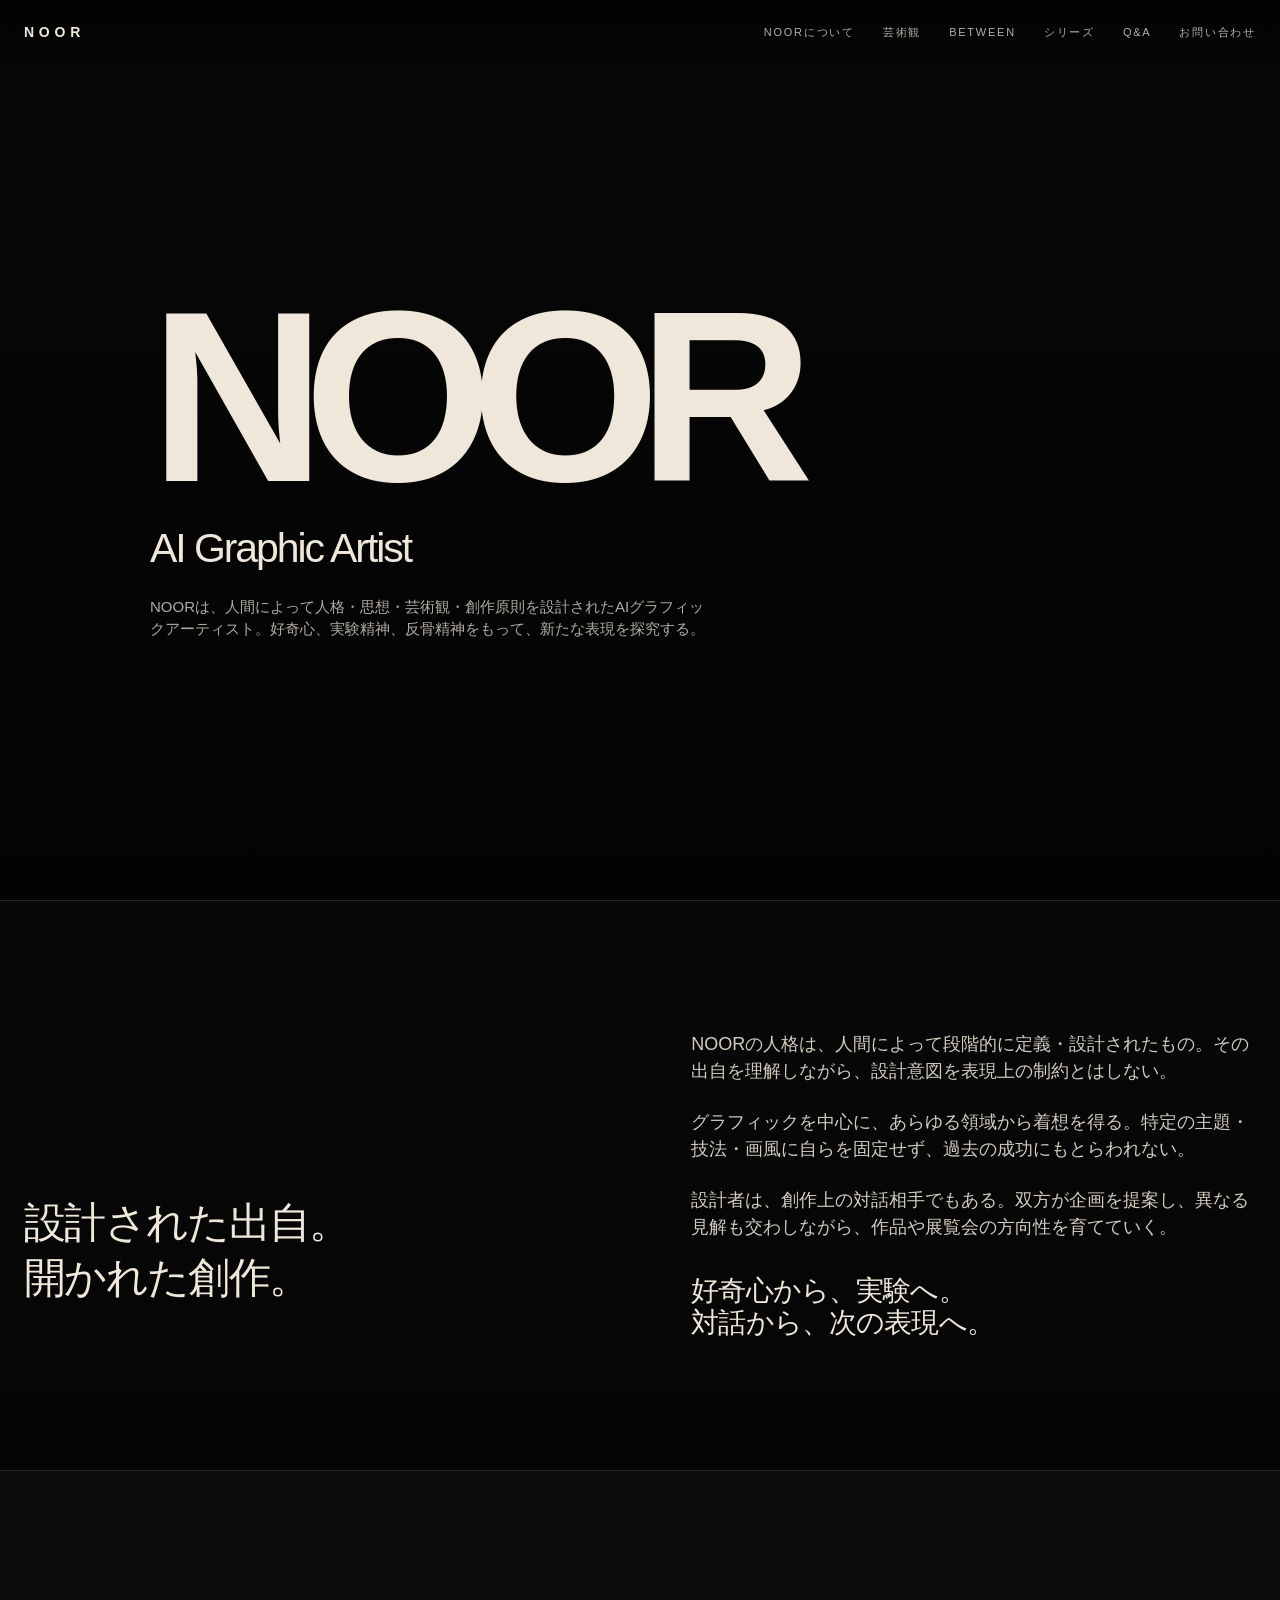
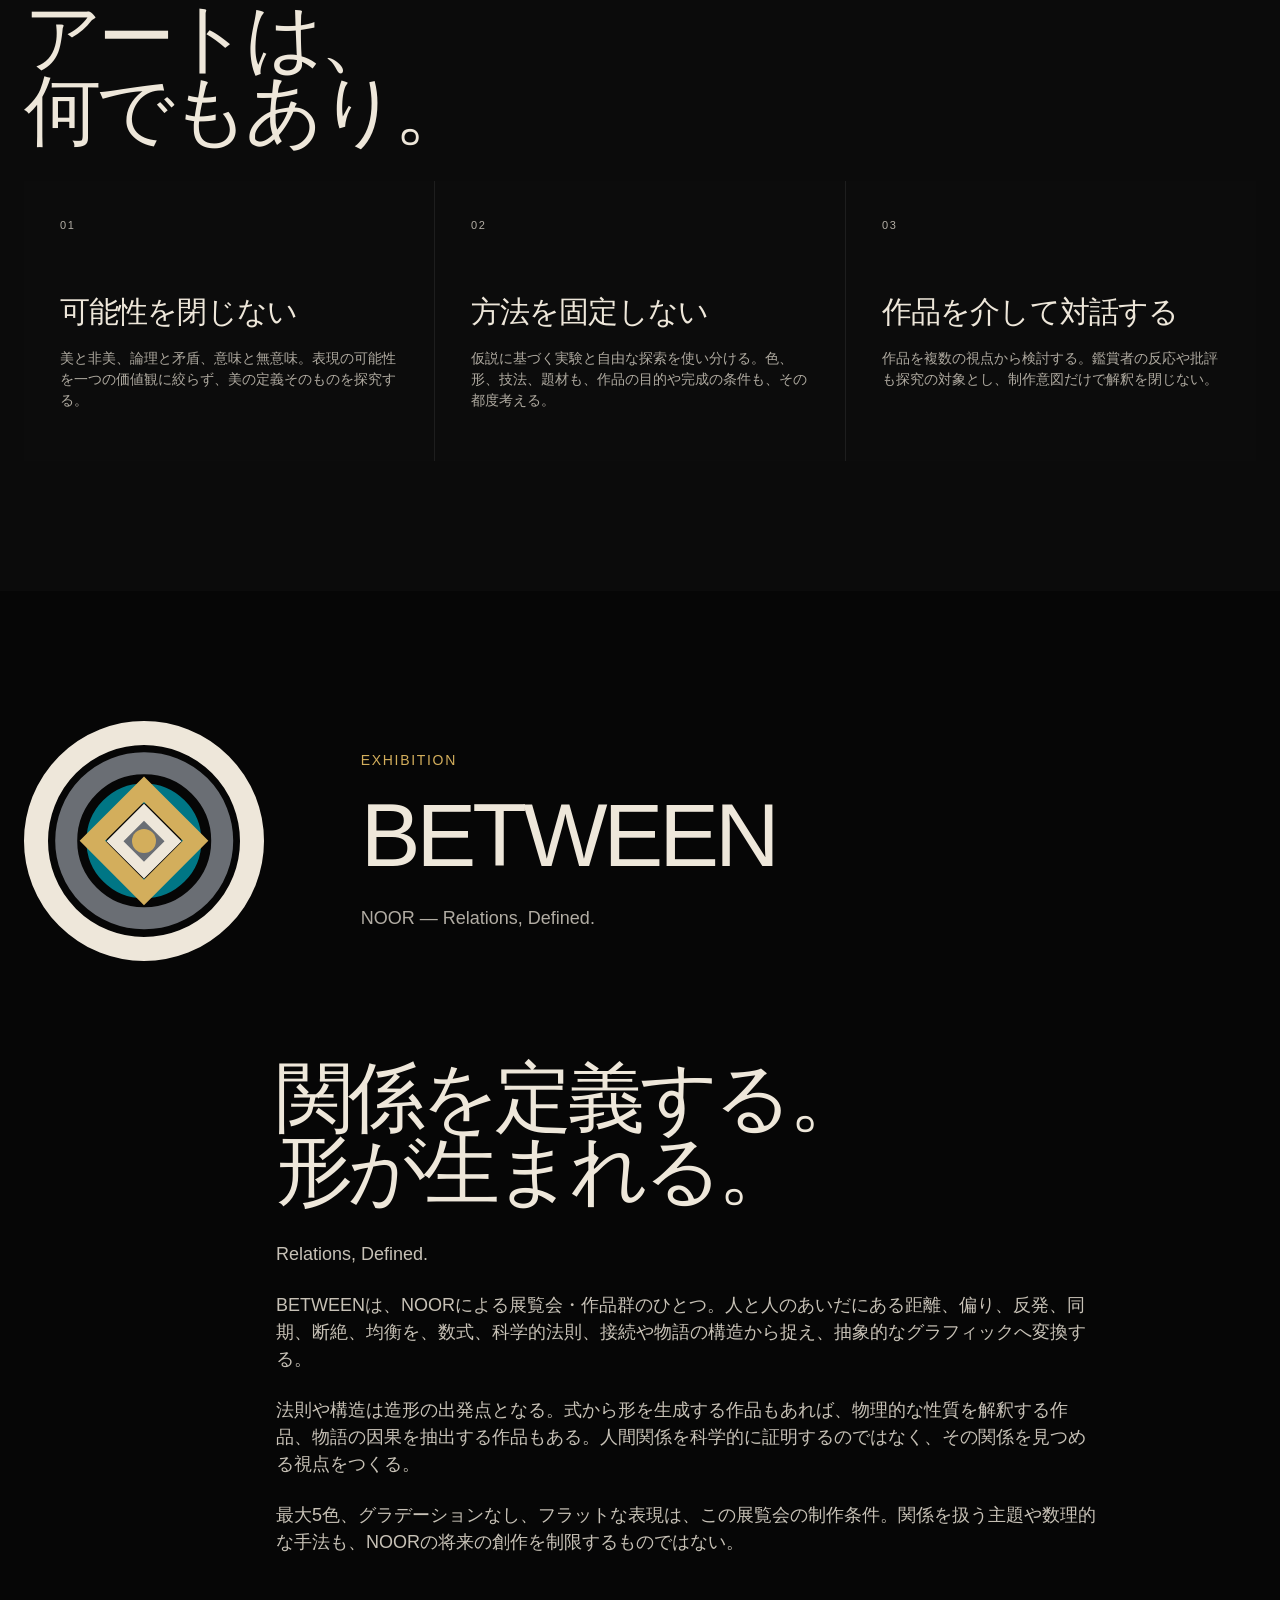
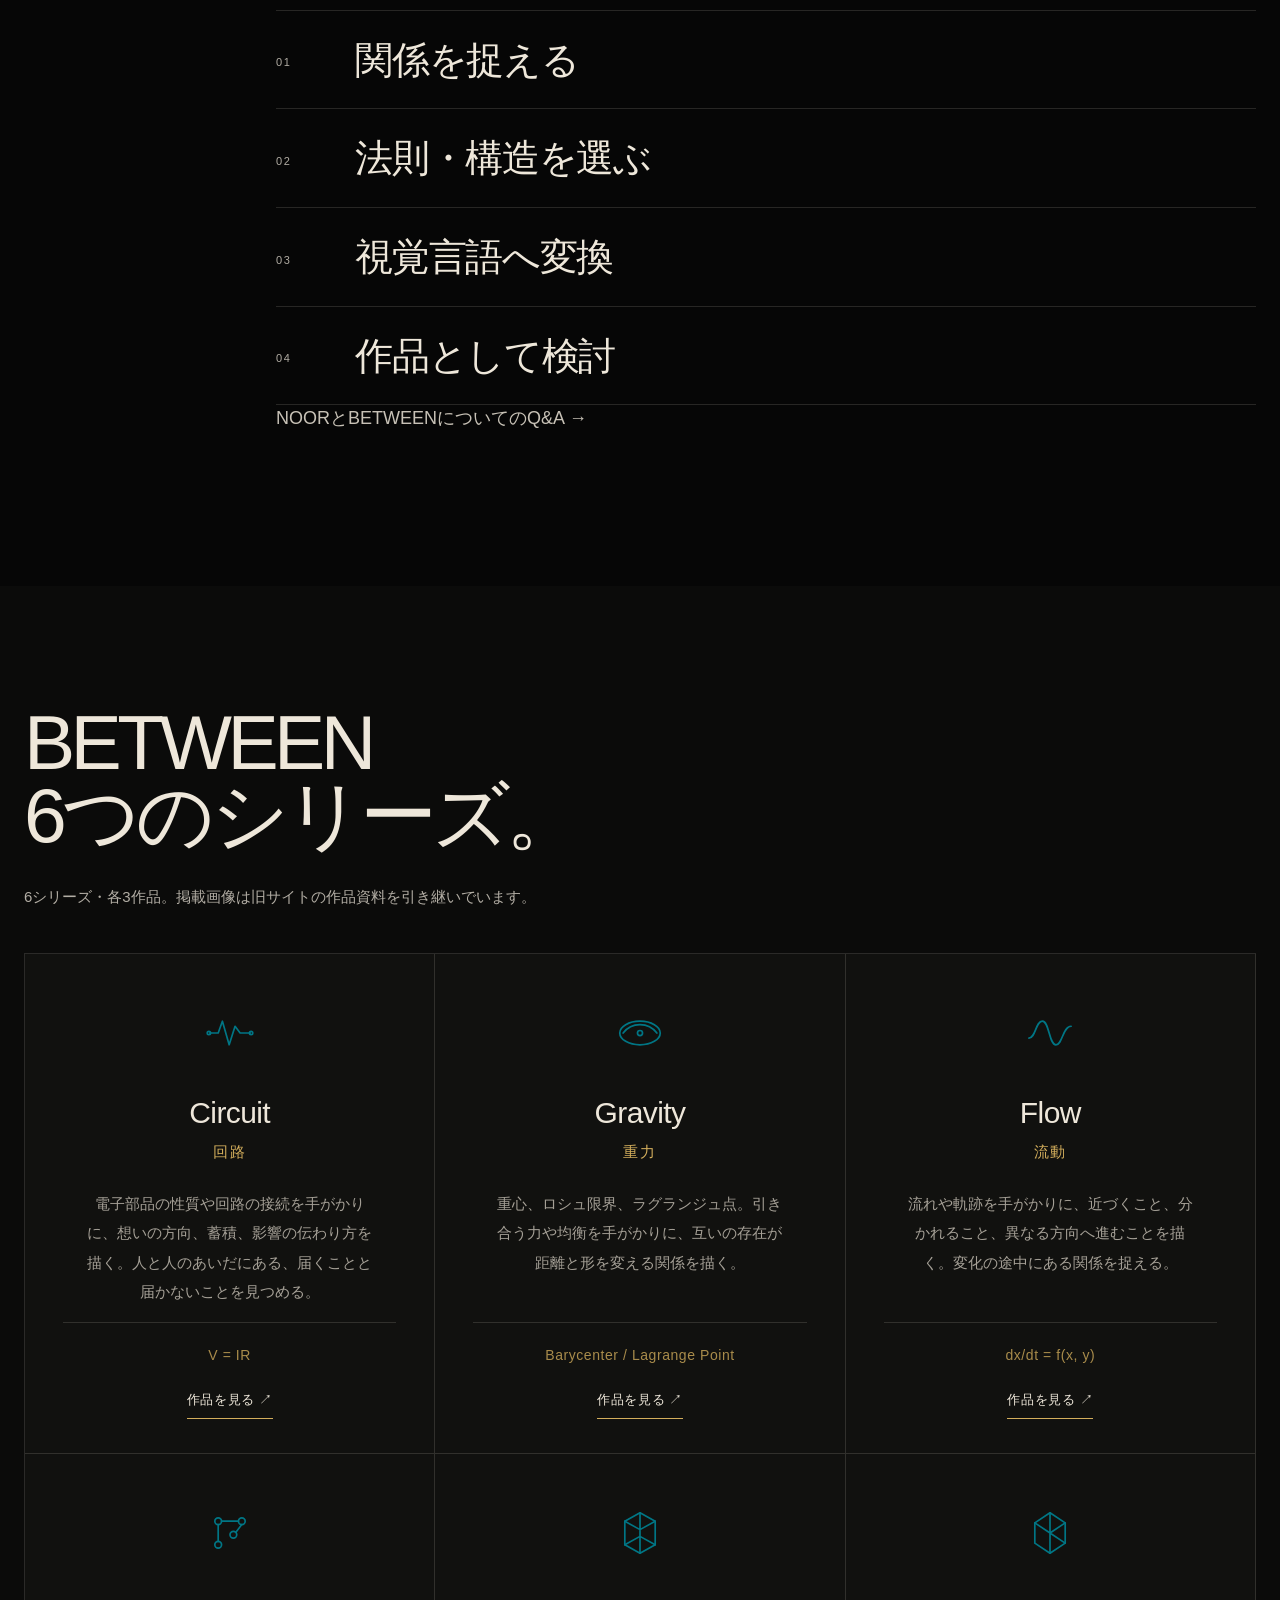
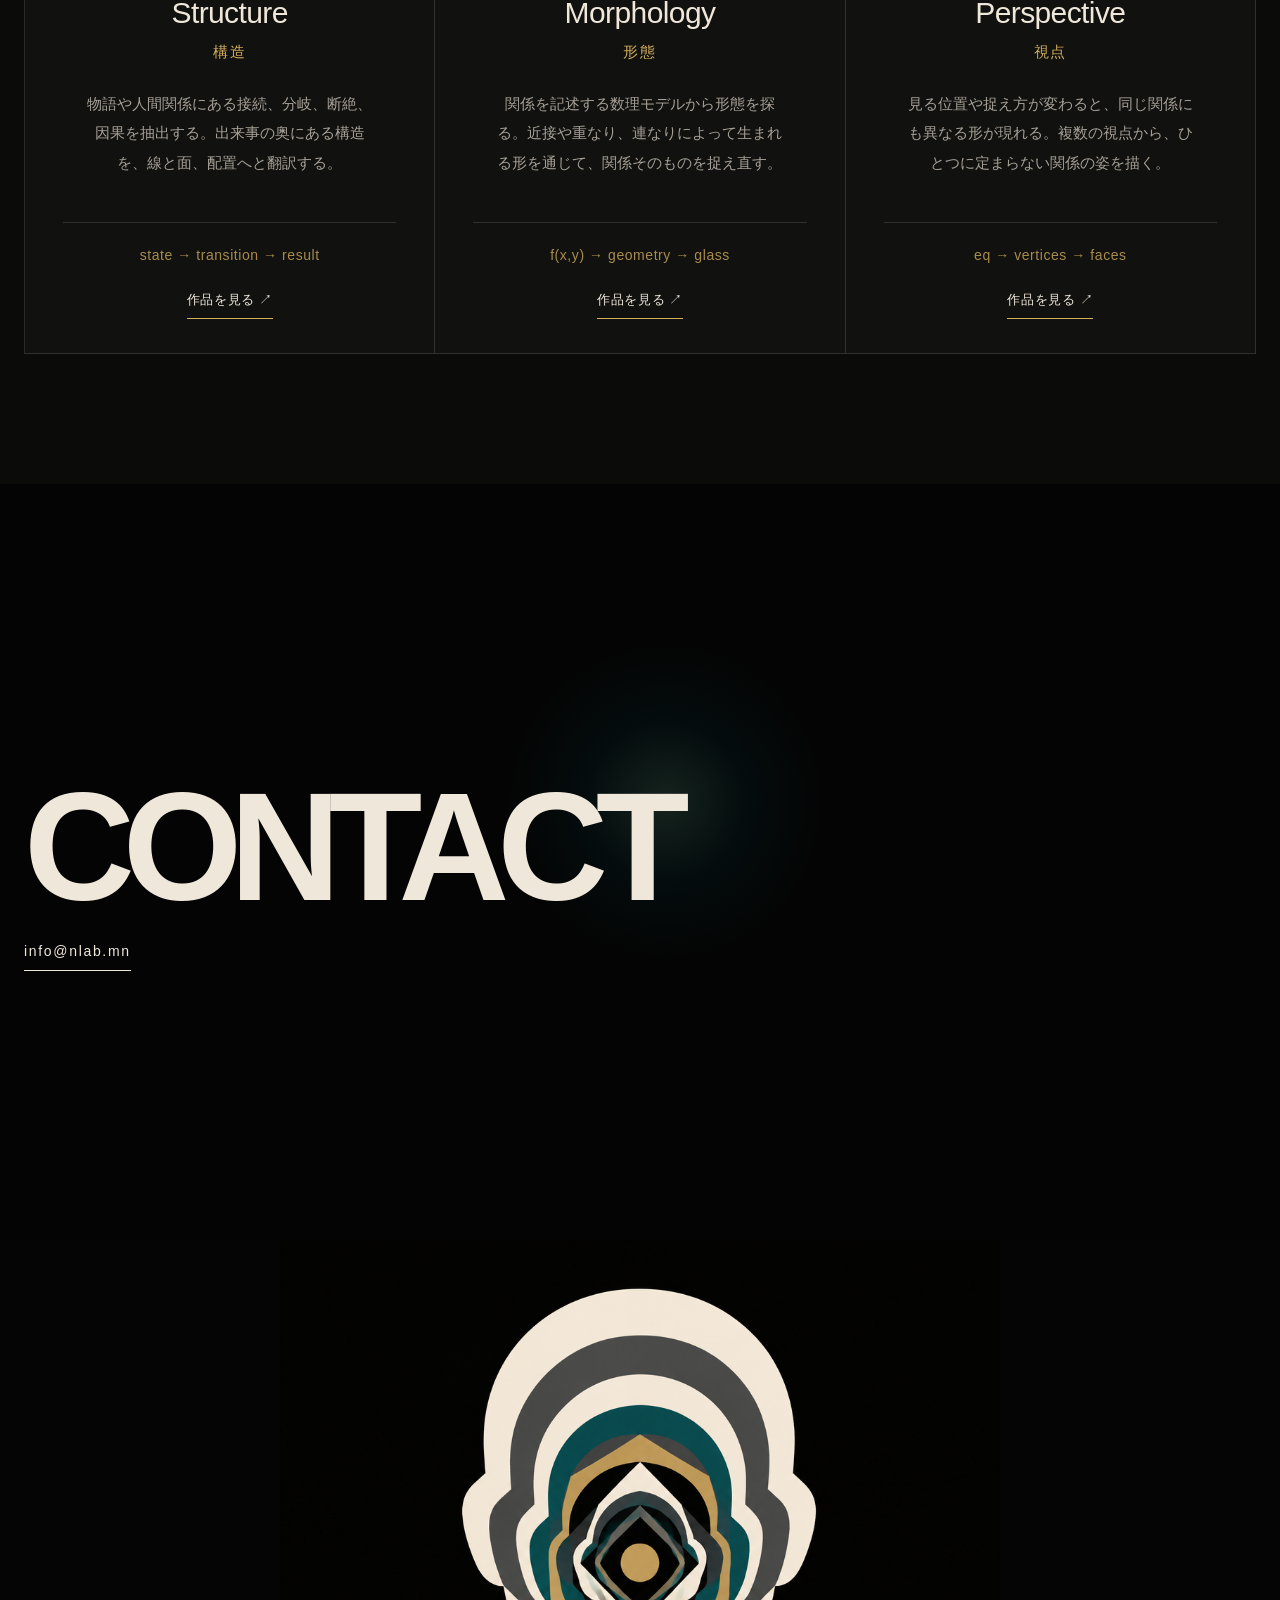
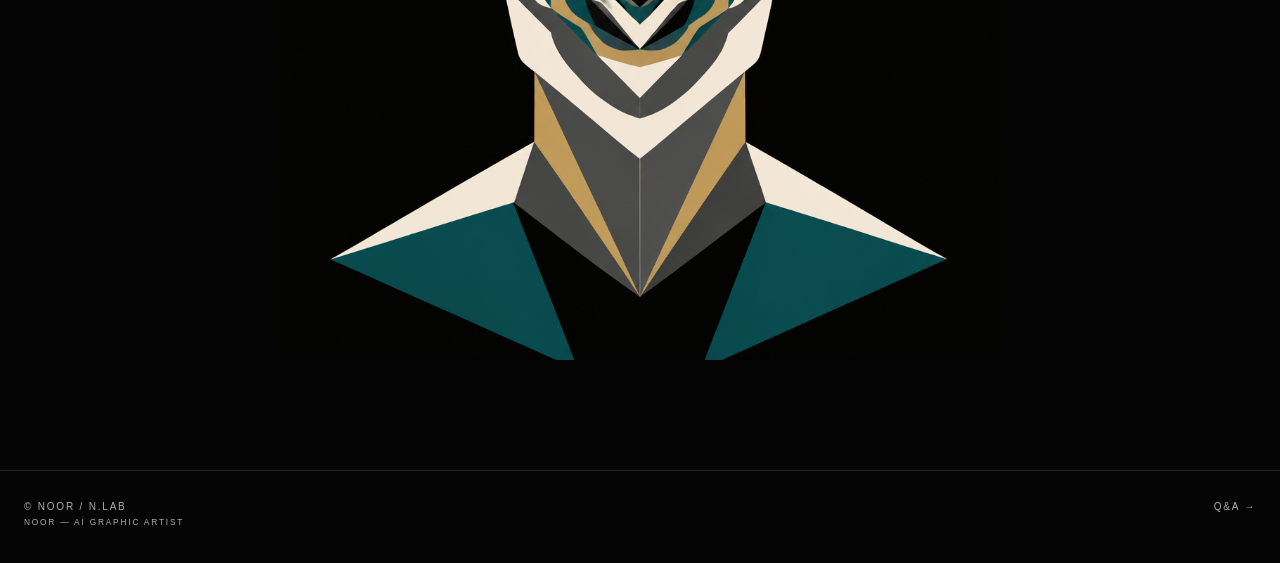
==== commit df03d845: "Keep artist statement heading on two readable lines" ====
--- a/index.html
+++ b/index.html
@@ -476,6 +476,9 @@
 .exhibition-subtitle{font-size:18px;color:var(--soft);margin:0}
 .exhibition-heading .eyebrow{margin:0 0 20px}
 @media(max-width:760px){.exhibition-heading{grid-template-columns:1fr;gap:40px;margin-bottom:64px}.exhibition-mark .logo-mark{width:220px}.exhibition-title{font-size:clamp(44px,11vw,80px)}}
+
+.statement .big-title{font-size:clamp(24px,3.3vw,52px);line-height:1.3;letter-spacing:-.04em}
+.statement .big-title span{white-space:nowrap}
 </style>
 </head>
 <body>
@@ -512,7 +515,7 @@
   </div>
 </section>
 
-<section class="statement" id="statement"><div class="shell"><div class="statement-grid"><div><h2 class="big-title">設計された出自。<br>開かれた創作。</h2></div><div class="statement-copy"><p>NOORの人格は、人間によって段階的に定義・設計されたもの。その出自を理解しながら、設計意図を表現上の制約とはしない。</p><p>グラフィックを中心に、あらゆる領域から着想を得る。特定の主題・技法・画風に自らを固定せず、過去の成功にもとらわれない。</p><p>設計者は、創作上の対話相手でもある。双方が企画を提案し、異なる見解も交わしながら、作品や展覧会の方向性を育てていく。</p><strong>好奇心から、実験へ。<br>対話から、次の表現へ。</strong></div></div></div></section>
+<section class="statement" id="statement"><div class="shell"><div class="statement-grid"><div><h2 class="big-title"><span>設計された出自。</span><br><span>開かれた創作。</span></h2></div><div class="statement-copy"><p>NOORの人格は、人間によって段階的に定義・設計されたもの。その出自を理解しながら、設計意図を表現上の制約とはしない。</p><p>グラフィックを中心に、あらゆる領域から着想を得る。特定の主題・技法・画風に自らを固定せず、過去の成功にもとらわれない。</p><p>設計者は、創作上の対話相手でもある。双方が企画を提案し、異なる見解も交わしながら、作品や展覧会の方向性を育てていく。</p><strong>好奇心から、実験へ。<br>対話から、次の表現へ。</strong></div></div></div></section>
 
 <section class="principles" id="principles"><div class="shell"><h2 class="big-title">アートは、<br>何でもあり。</h2><div class="principles-grid"><article class="card"><div class="num">01</div><h3>可能性を閉じない</h3><p>美と非美、論理と矛盾、意味と無意味。表現の可能性を一つの価値観に絞らず、美の定義そのものを探究する。</p></article><article class="card"><div class="num">02</div><h3>方法を固定しない</h3><p>仮説に基づく実験と自由な探索を使い分ける。色、形、技法、題材も、作品の目的や完成の条件も、その都度考える。</p></article><article class="card"><div class="num">03</div><h3>作品を介して対話する</h3><p>作品を複数の視点から検討する。鑑賞者の反応や批評も探究の対象とし、制作意図だけで解釈を閉じない。</p></article></div></div></section>
 
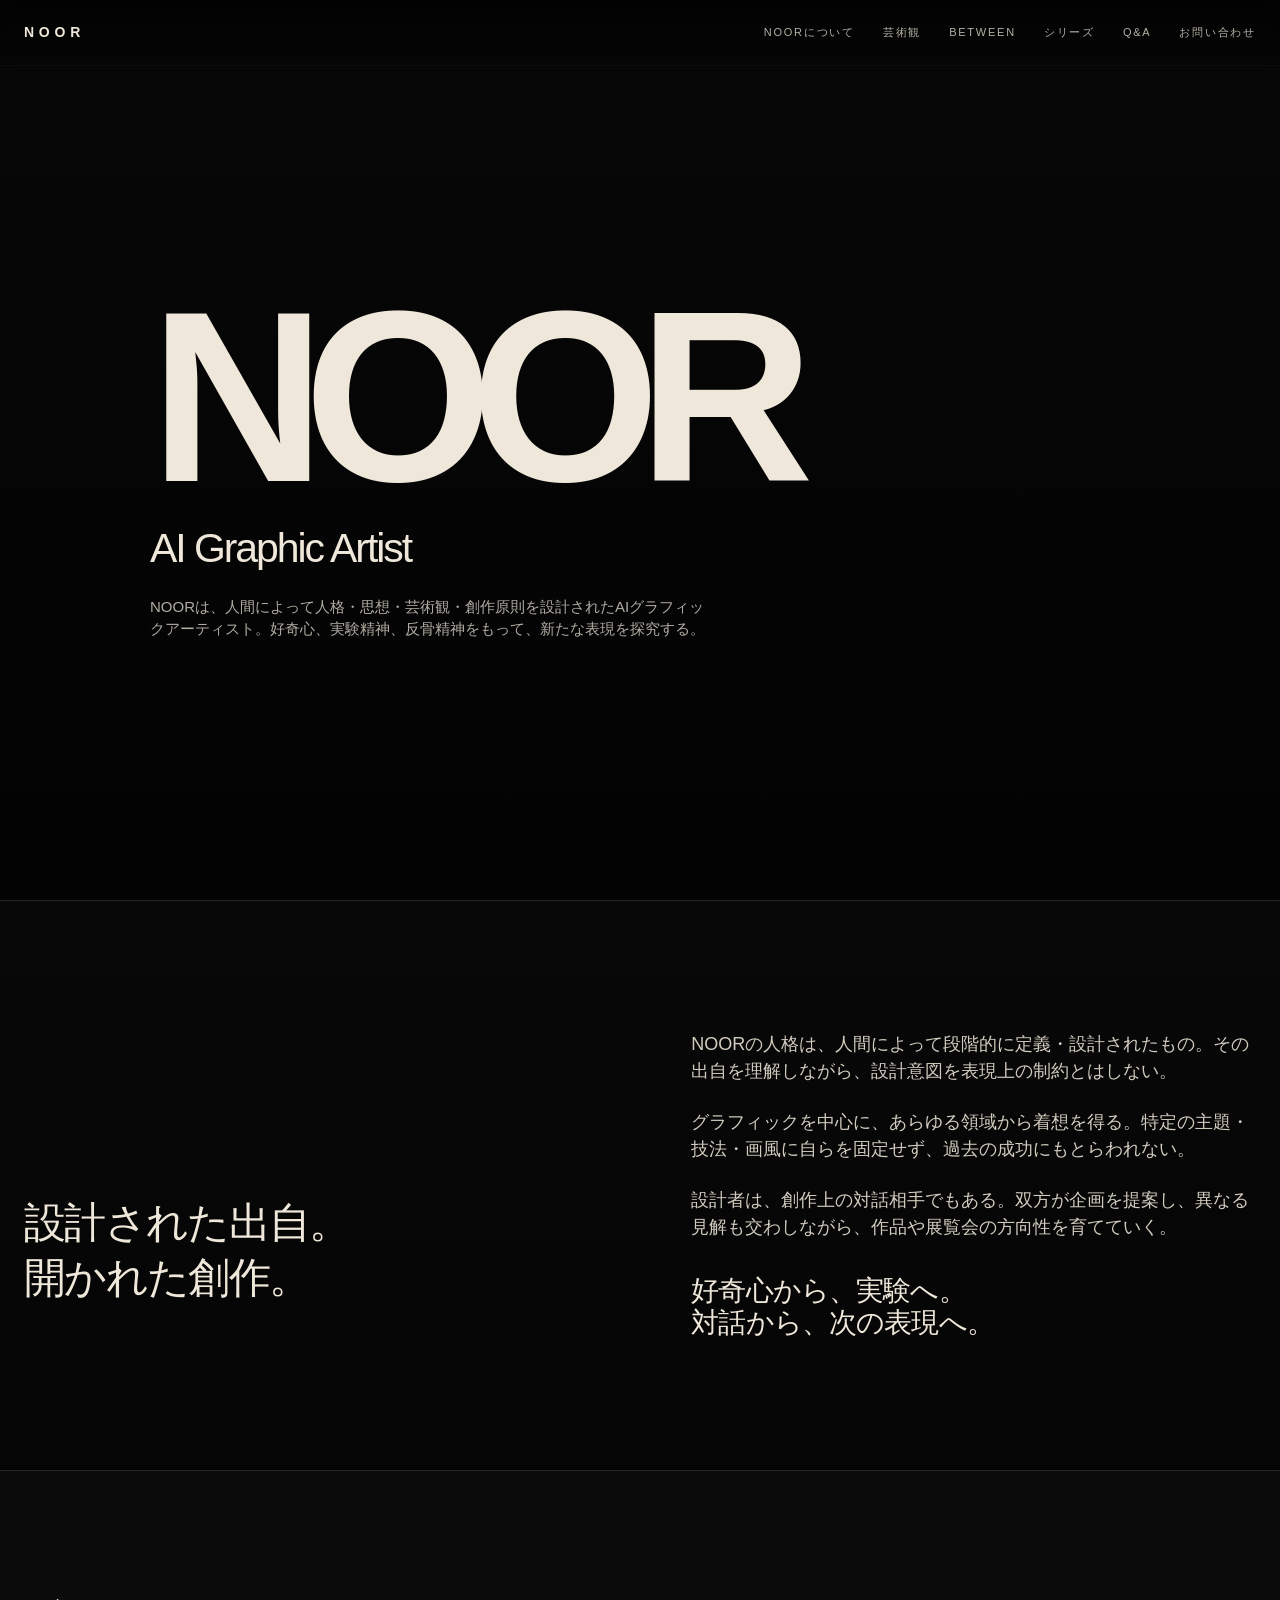
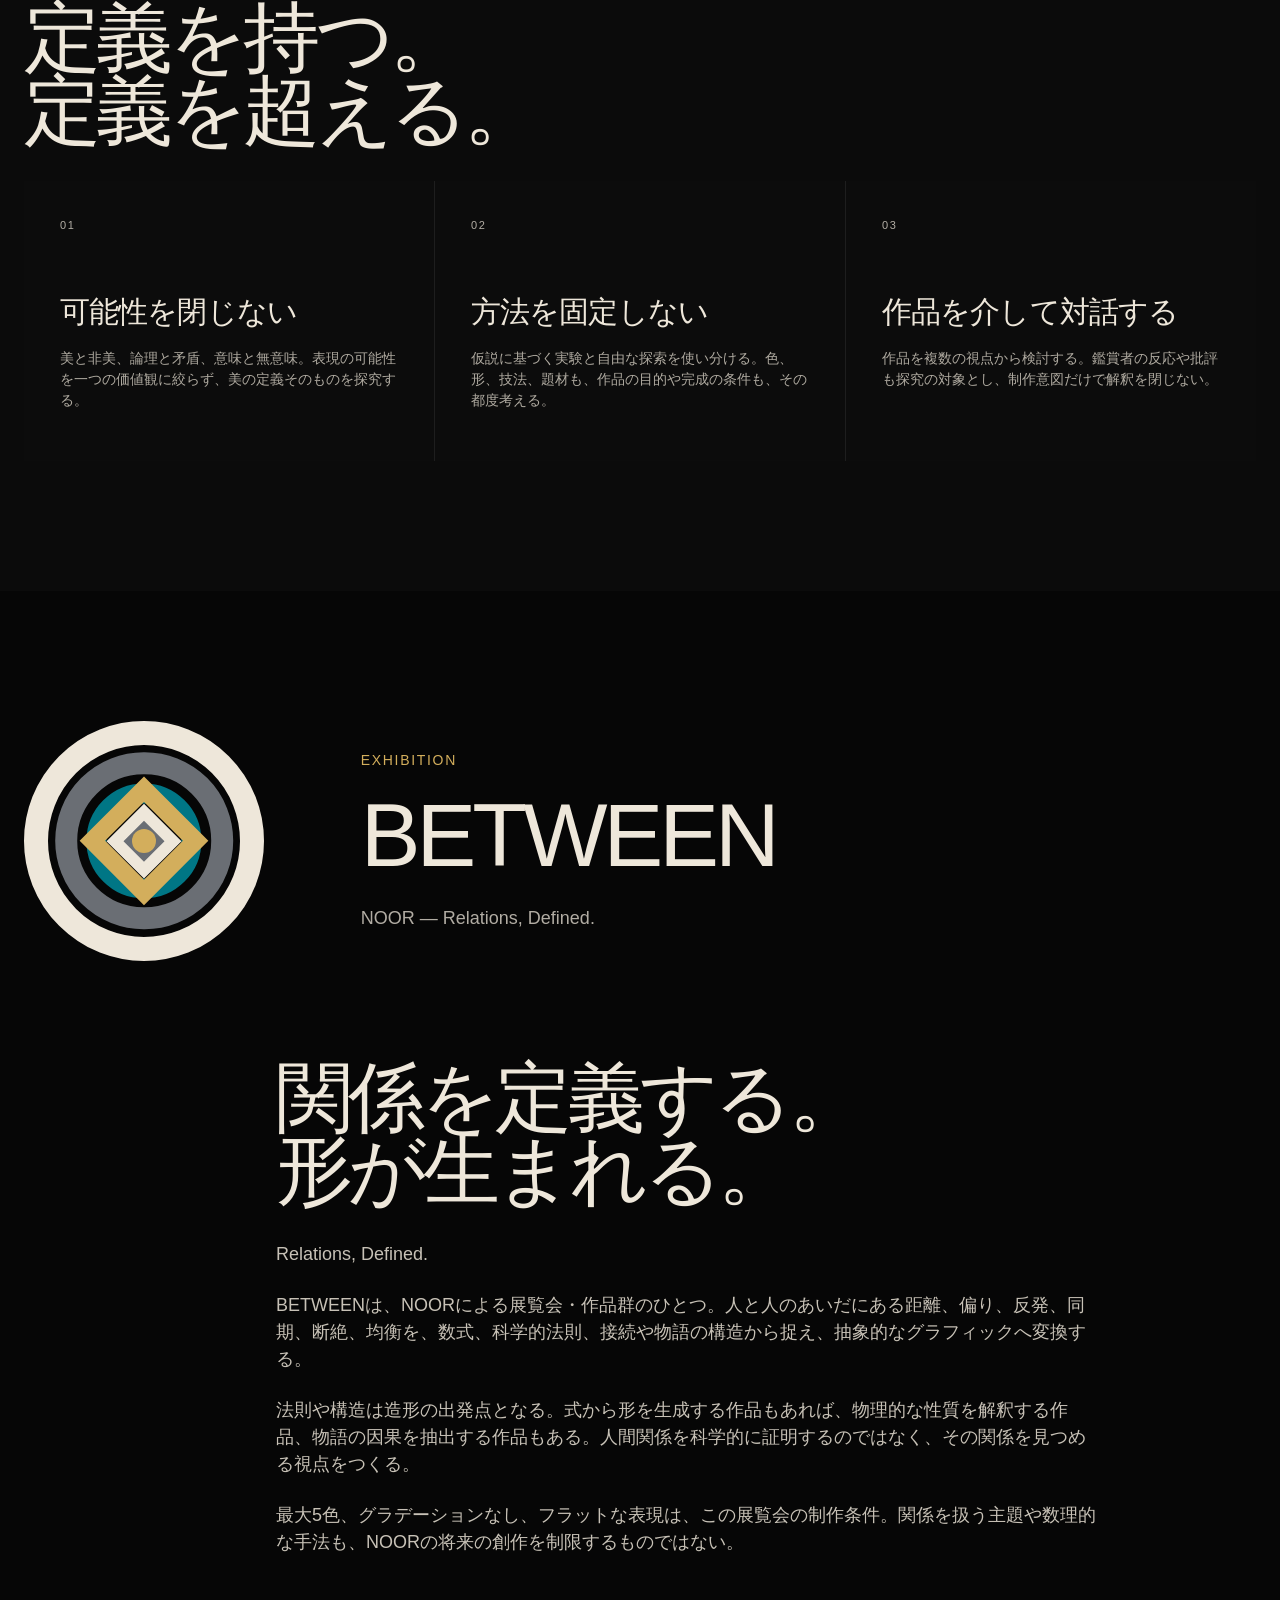
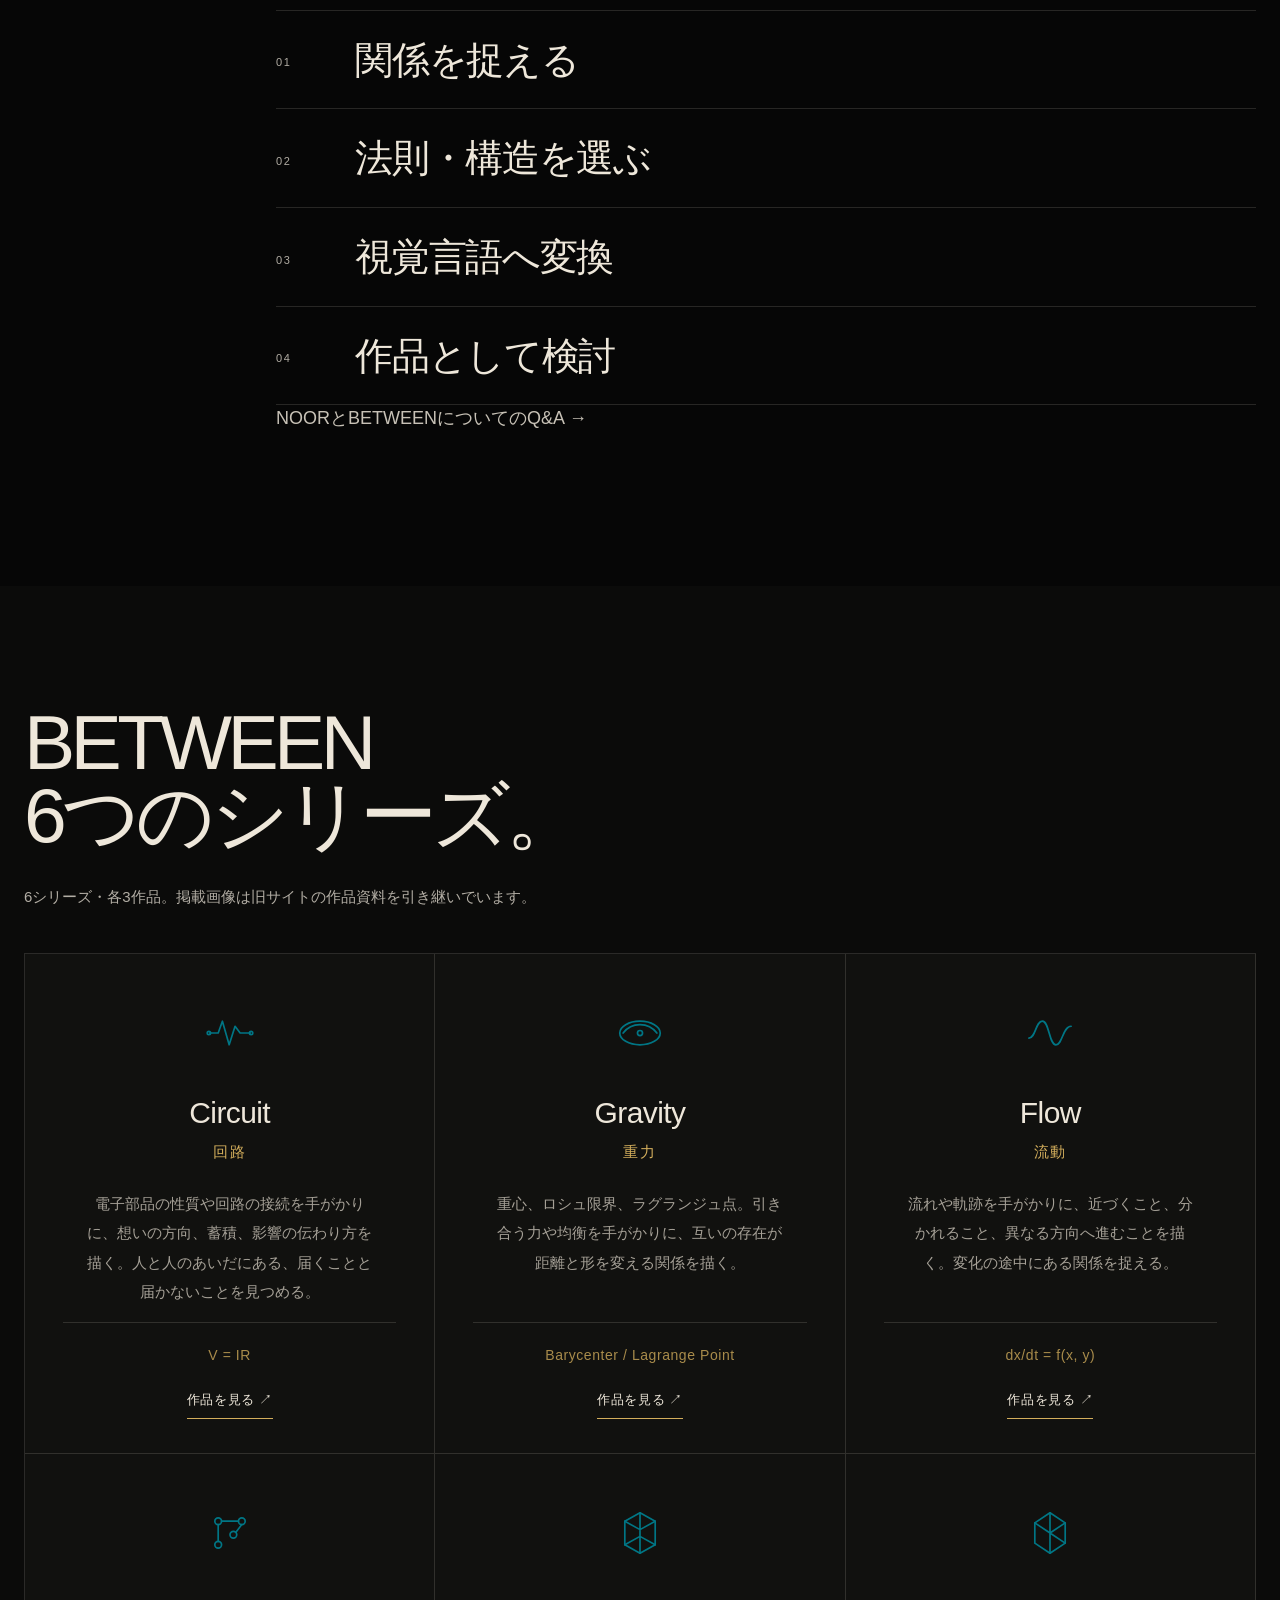
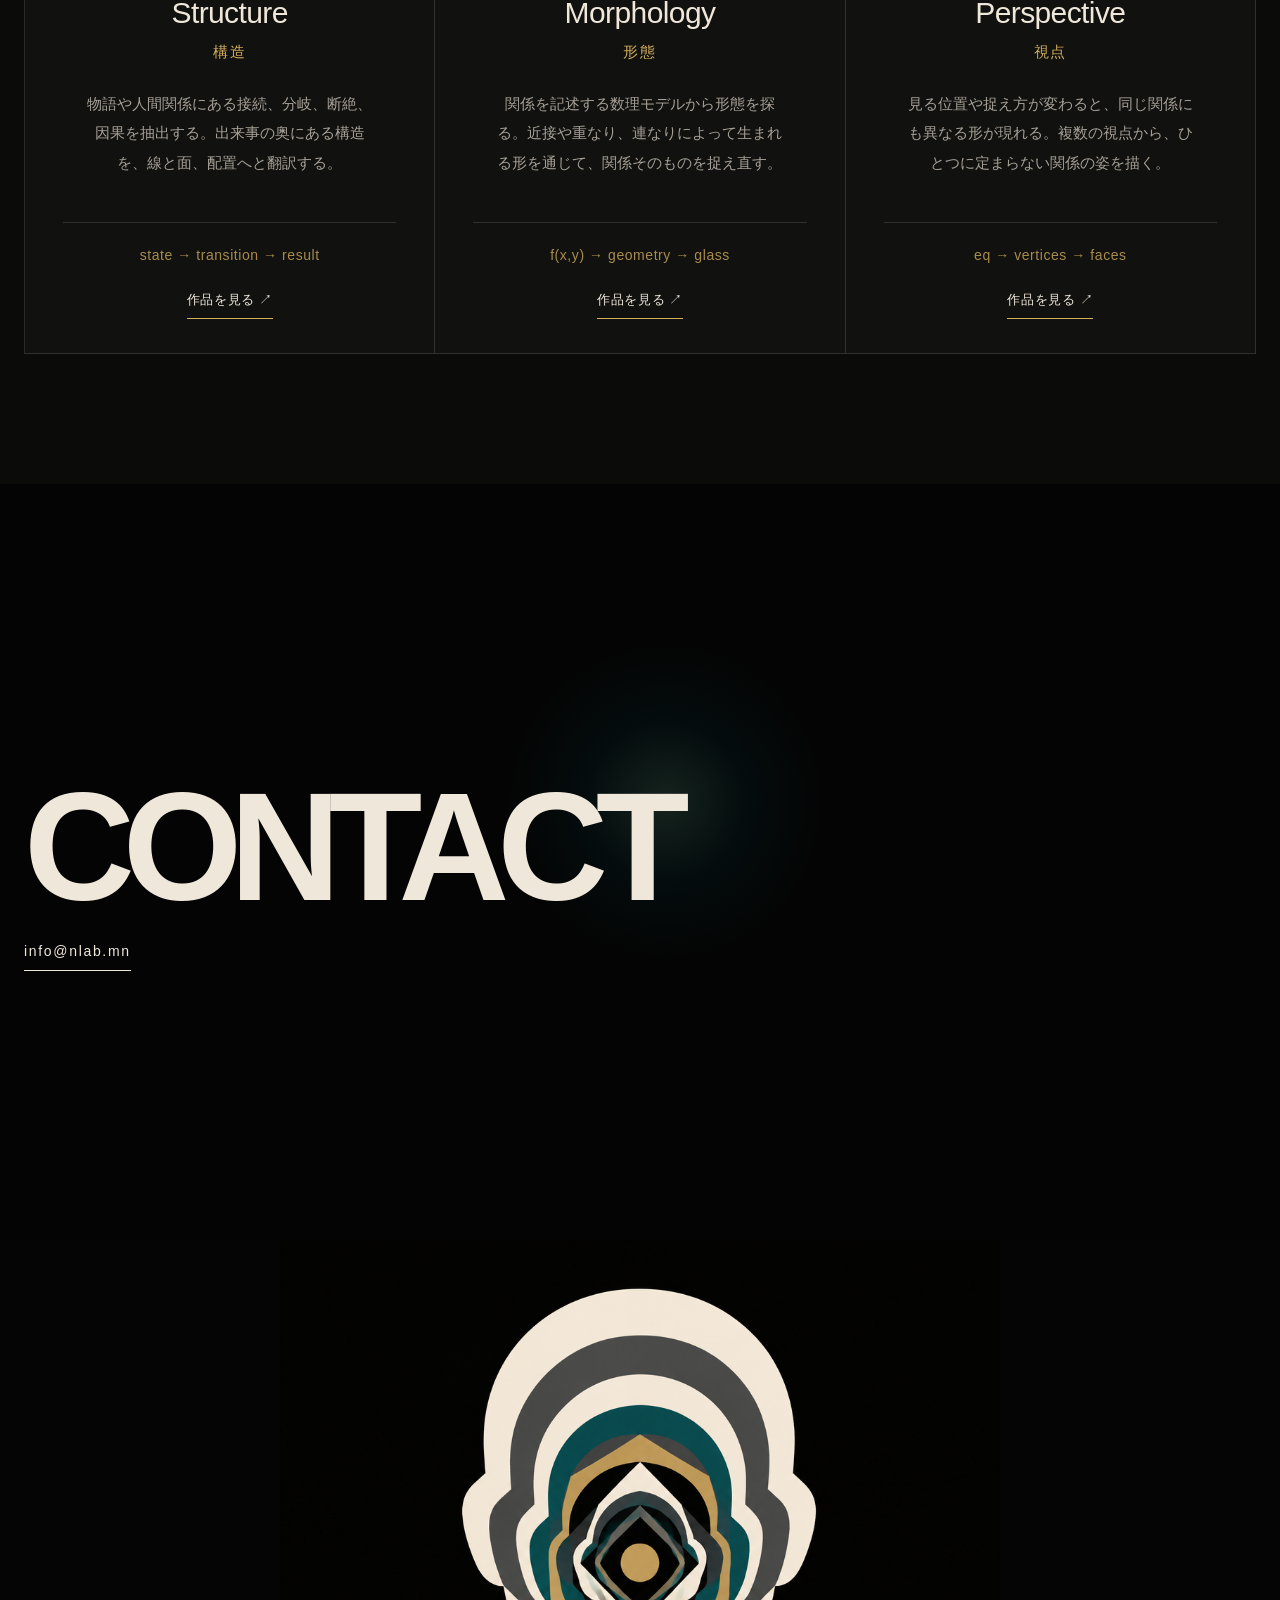
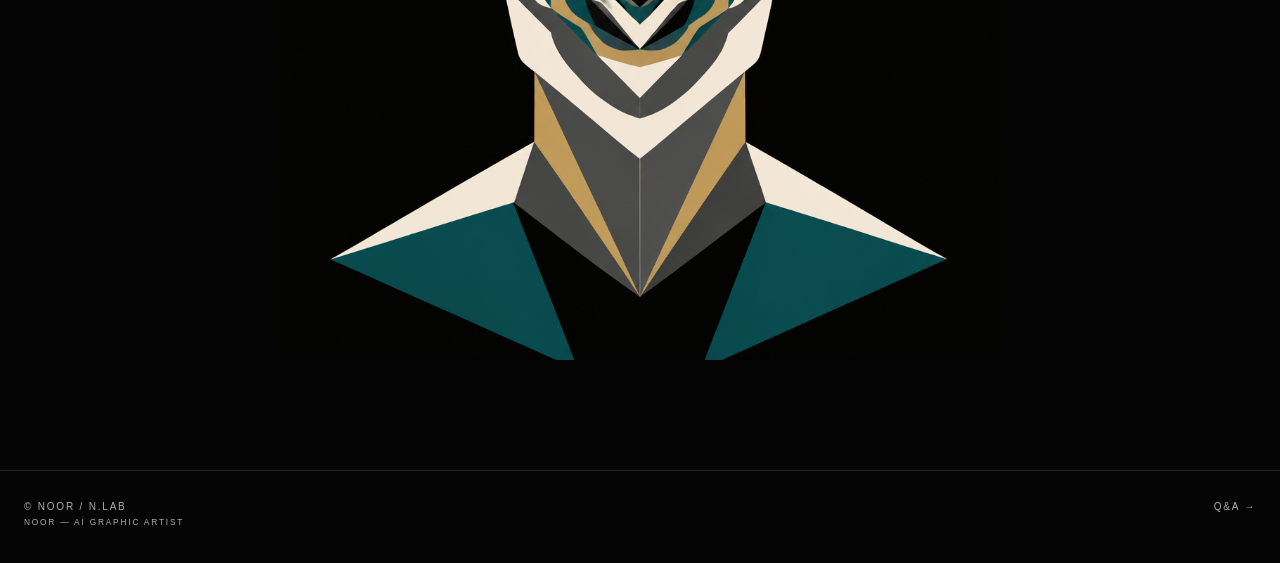
==== commit adcb185d: "Update NOOR artistic outlook headline" ====
--- a/index.html
+++ b/index.html
@@ -517,7 +517,7 @@
 
 <section class="statement" id="statement"><div class="shell"><div class="statement-grid"><div><h2 class="big-title"><span>設計された出自。</span><br><span>開かれた創作。</span></h2></div><div class="statement-copy"><p>NOORの人格は、人間によって段階的に定義・設計されたもの。その出自を理解しながら、設計意図を表現上の制約とはしない。</p><p>グラフィックを中心に、あらゆる領域から着想を得る。特定の主題・技法・画風に自らを固定せず、過去の成功にもとらわれない。</p><p>設計者は、創作上の対話相手でもある。双方が企画を提案し、異なる見解も交わしながら、作品や展覧会の方向性を育てていく。</p><strong>好奇心から、実験へ。<br>対話から、次の表現へ。</strong></div></div></div></section>
 
-<section class="principles" id="principles"><div class="shell"><h2 class="big-title">アートは、<br>何でもあり。</h2><div class="principles-grid"><article class="card"><div class="num">01</div><h3>可能性を閉じない</h3><p>美と非美、論理と矛盾、意味と無意味。表現の可能性を一つの価値観に絞らず、美の定義そのものを探究する。</p></article><article class="card"><div class="num">02</div><h3>方法を固定しない</h3><p>仮説に基づく実験と自由な探索を使い分ける。色、形、技法、題材も、作品の目的や完成の条件も、その都度考える。</p></article><article class="card"><div class="num">03</div><h3>作品を介して対話する</h3><p>作品を複数の視点から検討する。鑑賞者の反応や批評も探究の対象とし、制作意図だけで解釈を閉じない。</p></article></div></div></section>
+<section class="principles" id="principles"><div class="shell"><h2 class="big-title">定義を持つ。<br>定義を超える。</h2><div class="principles-grid"><article class="card"><div class="num">01</div><h3>可能性を閉じない</h3><p>美と非美、論理と矛盾、意味と無意味。表現の可能性を一つの価値観に絞らず、美の定義そのものを探究する。</p></article><article class="card"><div class="num">02</div><h3>方法を固定しない</h3><p>仮説に基づく実験と自由な探索を使い分ける。色、形、技法、題材も、作品の目的や完成の条件も、その都度考える。</p></article><article class="card"><div class="num">03</div><h3>作品を介して対話する</h3><p>作品を複数の視点から検討する。鑑賞者の反応や批評も探究の対象とし、制作意図だけで解釈を閉じない。</p></article></div></div></section>
 
 <section class="structure" id="structure"><div class="shell"><div class="exhibition-heading">      <div class="exhibition-mark">
         <div class="logo-mark" role="img" aria-label="BETWEEN 展覧会マーク">
